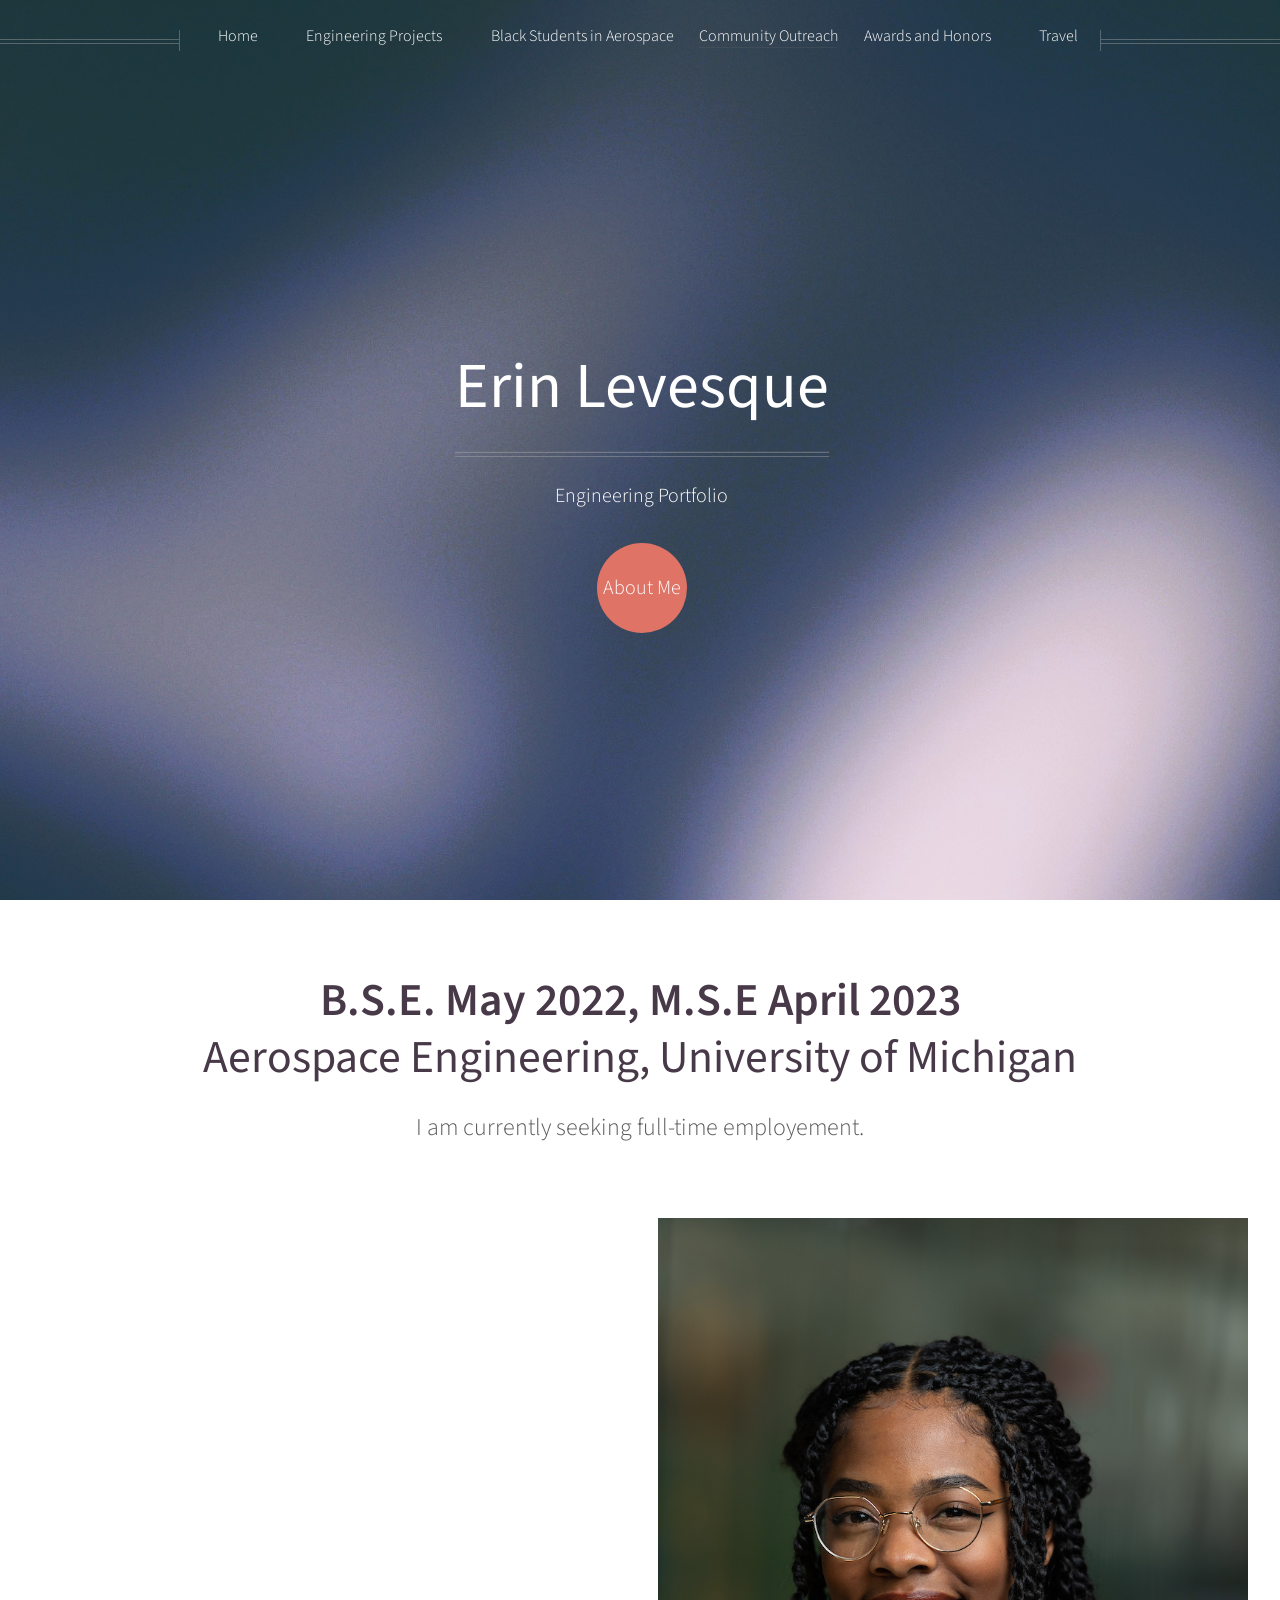
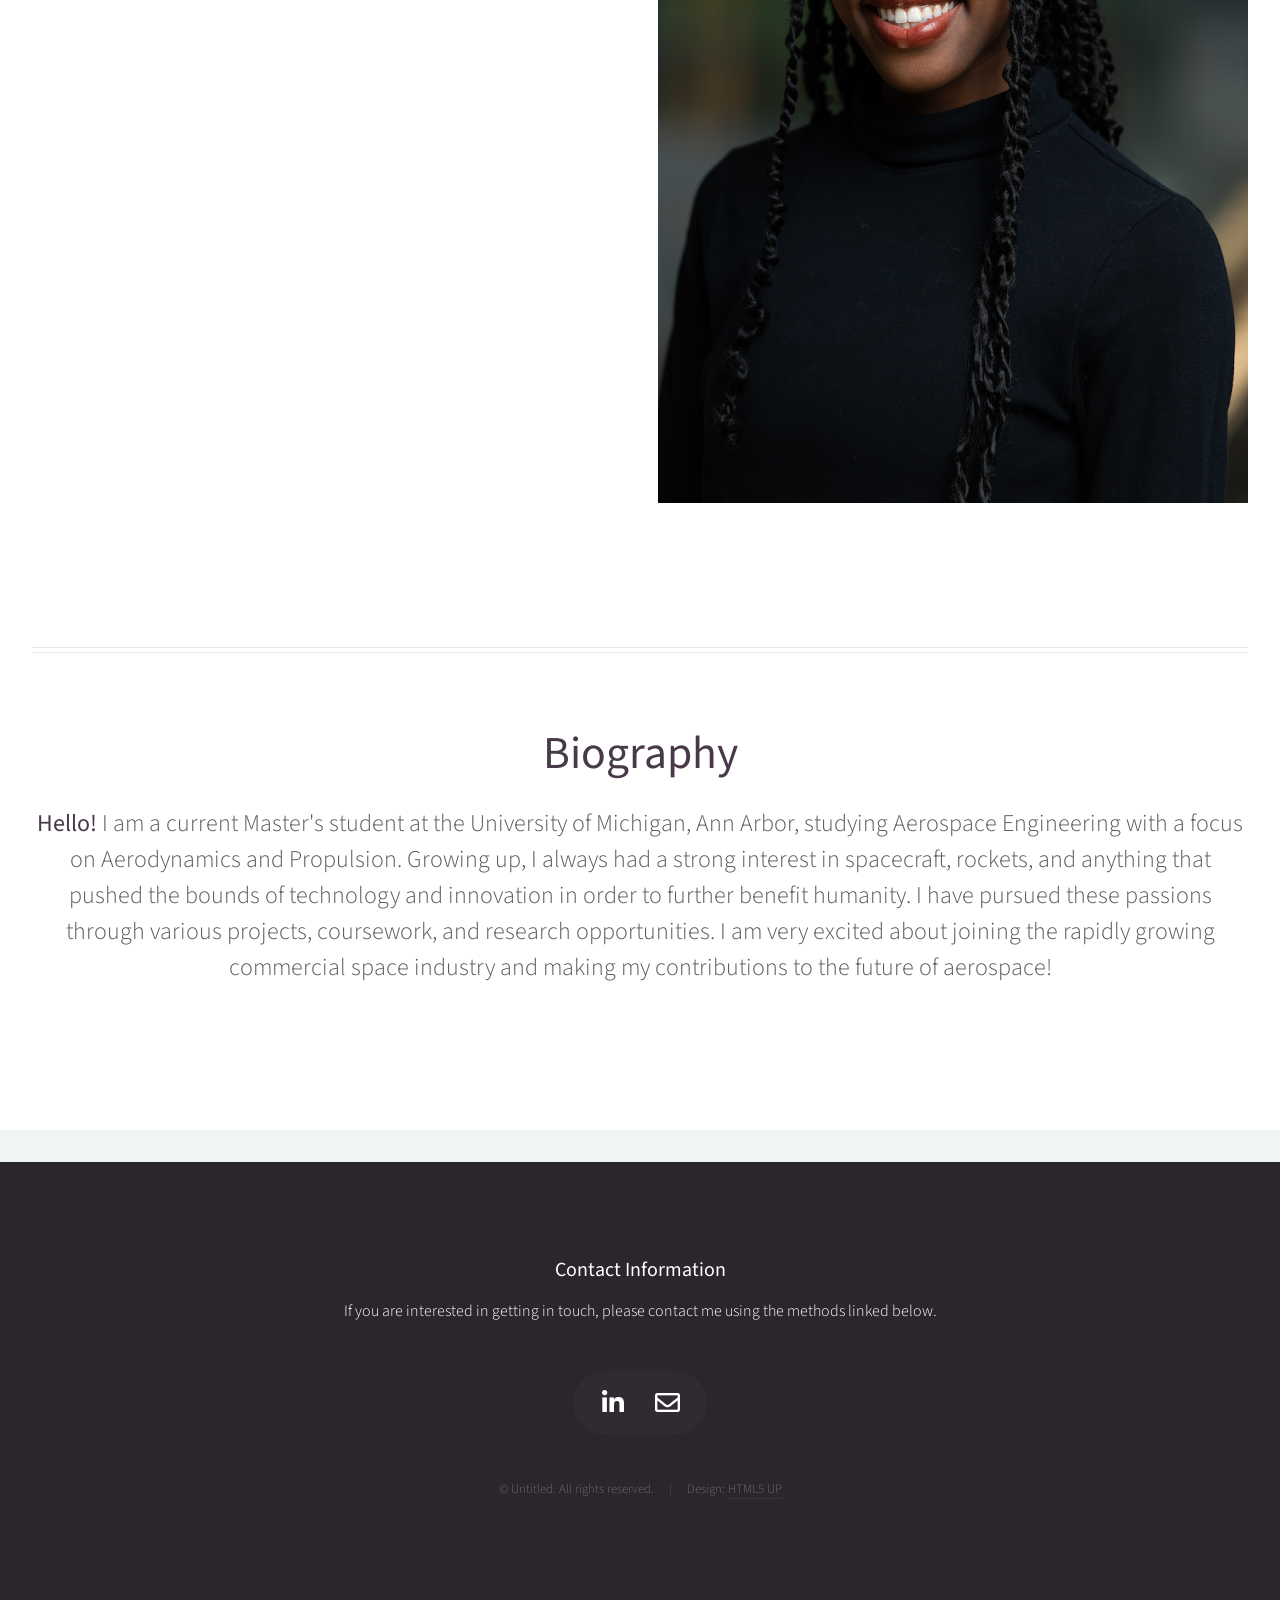
==== index.html @ 67700d02 "Update and rename README.md to index.html" ====
<!DOCTYPE HTML>
<!--
	Website Home [Index] Page
-->
<html>
	<head>
		<title>Erin Levesque Portfolio</title>
		<meta charset="utf-8" />
		<meta name="viewport" content="width=device-width, initial-scale=1, user-scalable=no" />
		<link rel="stylesheet" href="assets/css/main.css" />
		<noscript><link rel="stylesheet" href="assets/css/noscript.css" /></noscript>
	</head>
	<body class="homepage is-preload">
		<div id="page-wrapper">

			<!-- Header -->
				<div id="header">

					<!-- Inner -->
						<div class="inner">
							<header>
								<h1><a href="index.html" id="logo">Erin Levesque</a></h1>
								<hr />
								<p>Engineering Portfolio</p>
							</header>
							<footer>
								<a href="#banner" class="button circled scrolly">About Me</a>
							</footer>
						</div>

					<!-- Nav -->
						<nav id="nav">
							<ul>
								<li><a href="index.html">Home</a></li>
								<li>
									<a href="#">Engineering Projects</a>
									<ul>
										<li><a href="internships.html">Internships and Co-Ops</a></li>
										<li><a href="cubesat-flight-lab.html">Cubesat Flight Lab</a></li>
										<li>
											<a href="masa.html">Michigan Aeronautical Science Association &hellip;</a>
											<ul>
												<li><a href="#">Aerodynamics and Recovery</a></li>
												<li><a href="#">Vibration Testing</a></li>
											</ul>
										</li>
										<li><a href="ae523.html">AEROSP 523 Computational Fluid Dynamics</a></li>
									</ul>
								</li>
								<li><a href="bsa.html">Black Students in Aerospace</a></li>
								<a href="community-outreach.html">Community Outreach</a>
								<li><a href="awards-and-honors.html">Awards and Honors</a></li>
								<li><a href="travel.html">Travel</a></li>
							</ul>
						</nav>

				</div>

			<!-- Banner -->
				<section id="banner">
					<header>
						<h2>
							<strong>B.S.E. May 2022, M.S.E April 2023</strong> <br> Aerospace Engineering, University of Michigan
						</h2>
						<p>
							I am currently seeking full-time employement.
						</p>
					</header>
				</section>

			<!-- Main -->
				<div class="wrapper style2">

					<article id="main" class="container special">

						
						<div class="row">
							<article class="col-6 col-12-mobile special">
								<a href="#" class="image featured"><img src="images/eringrad1.png" alt="" /></a>
							</article>
							<article class="col-6 col-12-mobile special">
								<a href="#" class="image featured"><img src="images/erinheadshot1.jpg" alt="" /></a>
							</article>
						</div>
						<hr />

						<header>
							<h2><a href="#">Biography</a></h2>
							<p>
								<strong>Hello!</strong> I am a current Master's student at the University of Michigan, Ann Arbor, studying Aerospace Engineering with a focus on Aerodynamics and Propulsion. 
								Growing up, I always had a strong interest in spacecraft, rockets, and anything that pushed the bounds of technology and innovation in order to further benefit humanity. I have 
								pursued these passions through various projects, coursework, and research opportunities. I am very excited about joining the rapidly growing commercial space industry and 
								making my contributions to the future of aerospace!
							</p>
						</header>
					</article>

				</div>

			<!-- Footer -->
			<div id="footer">
				<div class="container">		
					<div class="row">
						<div class="col-12">
							<!-- Contact -->
								<section class="contact">
									<header>
										<h3>Contact Information</h3>
									</header>
									<p>If you are interested in getting in touch, please contact me using the methods linked below.</p>
									<ul class="icons">
										<li><a href="https://www.linkedin.com/in/erin-levesque/" class="icon brands fa-linkedin-in"><span class="label">Linkedin</span></a></li>
										<li><a href="mailto:erinleve@umich.edu" class="icon regular fa-envelope"><span class="label">E-Mail</span></a></li></li>
									</ul>
								</section>

							<!-- Copyright -->
								<div class="copyright">
									<ul class="menu">
										<li>&copy; Untitled. All rights reserved.</li><li>Design: <a href="http://html5up.net">HTML5 UP</a></li>
									</ul>
								</div>

						</div>

					</div>
				</div>
			</div>

		</div>

		<!-- Scripts -->
			<script src="assets/js/jquery.min.js"></script>
			<script src="assets/js/jquery.dropotron.min.js"></script>
			<script src="assets/js/jquery.scrolly.min.js"></script>
			<script src="assets/js/jquery.scrollex.min.js"></script>
			<script src="assets/js/browser.min.js"></script>
			<script src="assets/js/breakpoints.min.js"></script>
			<script src="assets/js/util.js"></script>
			<script src="assets/js/main.js"></script>

	</body>
</html>
---- assets/css/main.css ----
@import url("https://fonts.googleapis.com/css?family=Source+Sans+Pro:300,300italic,400,400italic,600");
@import url("fontawesome-all.min.css");

/*
	Helios by HTML5 UP
	html5up.net | @ajlkn
	Free for personal and commercial use under the CCA 3.0 license (html5up.net/license)
*/

html, body, div, span, applet, object,
iframe, h1, h2, h3, h4, h5, h6, p, blockquote,
pre, a, abbr, acronym, address, big, cite,
code, del, dfn, em, img, ins, kbd, q, s, samp,
small, strike, strong, sub, sup, tt, var, b,
u, i, center, dl, dt, dd, ol, ul, li, fieldset,
form, label, legend, table, caption, tbody,
tfoot, thead, tr, th, td, article, aside,
canvas, details, embed, figure, figcaption,
footer, header, hgroup, menu, nav, output, ruby,
section, summary, time, mark, audio, video {
	margin: 0;
	padding: 0;
	border: 0;
	font-size: 100%;
	font: inherit;
	vertical-align: baseline;}

article, aside, details, figcaption, figure,
footer, header, hgroup, menu, nav, section {
	display: block;}

body {
	line-height: 1;
}

ol, ul {
	list-style: none;
}

blockquote, q {
	quotes: none;
}

	blockquote:before, blockquote:after, q:before, q:after {
		content: '';
		content: none;
	}

table {
	border-collapse: collapse;
	border-spacing: 0;
}

body {
	-webkit-text-size-adjust: none;
}

mark {
	background-color: transparent;
	color: inherit;
}

input::-moz-focus-inner {
	border: 0;
	padding: 0;
}

input, select, textarea {
	-moz-appearance: none;
	-webkit-appearance: none;
	-ms-appearance: none;
	appearance: none;
}

/* Basic */

	html {
		box-sizing: border-box;
	}

	*, *:before, *:after {
		box-sizing: inherit;
	}

	body {
		background: #f0f4f4;
		color: #5b5b5b;
		font-size: 15pt;
		line-height: 1.85em;
		font-family: 'Source Sans Pro', sans-serif;
		font-weight: 300;
	}

		body.is-preload *, body.is-preload *:before, body.is-preload *:after {
			-moz-animation: none !important;
			-webkit-animation: none !important;
			-ms-animation: none !important;
			animation: none !important;
			-moz-transition: none !important;
			-webkit-transition: none !important;
			-ms-transition: none !important;
			transition: none !important;
		}

	input, textarea, select {
		font-size: 15pt;
		line-height: 1.85em;
		font-family: 'Source Sans Pro', sans-serif;
		font-weight: 300;
	}

	h1, h2, h3, h4, h5, h6 {
		font-weight: 400;
		color: #483949;
		line-height: 1.25em;
	}

	h1 a, h2 a, h3 a, h4 a, h5 a, h6 a {
		color: inherit;
		text-decoration: none;
		border-bottom-color: transparent;
	}

	h1 strong, h2 strong, h3 strong, h4 strong, h5 strong, h6 strong {
		font-weight: 600;
	}

	h2 {
		font-size: 2.85em;
	}

	h3 {
		font-size: 1.25em;
	}

	h4 {
		font-size: 1em;
		margin: 0 0 0.25em 0;
	}

	strong, b {
		font-weight: 400;
		color: #483949;
	}

	em, i {
		font-style: italic;
	}

	a {
		color: inherit;
		border-bottom: solid 1px rgba(128, 128, 128, 0.15);
		text-decoration: none;
		-moz-transition: background-color 0.35s ease-in-out, color 0.35s ease-in-out, border-bottom-color 0.35s ease-in-out;
		-webkit-transition: background-color 0.35s ease-in-out, color 0.35s ease-in-out, border-bottom-color 0.35s ease-in-out;
		-ms-transition: background-color 0.35s ease-in-out, color 0.35s ease-in-out, border-bottom-color 0.35s ease-in-out;
		transition: background-color 0.35s ease-in-out, color 0.35s ease-in-out, border-bottom-color 0.35s ease-in-out;
	}

		a:hover {
			color: #ef8376;
			border-bottom-color: transparent;
		}

	sub {
		position: relative;
		top: 0.5em;
		font-size: 0.8em;
	}

	sup {
		position: relative;
		top: -0.5em;
		font-size: 0.8em;
	}

	blockquote {
		border-left: solid 0.5em #ddd;
		padding: 1em 0 1em 2em;
		font-style: italic;
	}

	p, ul, ol, dl, table {
		margin-bottom: 1em;
	}

	p {
		text-align: justify;
	}

	br.clear {
		clear: both;
	}

	hr {
		position: relative;
		display: block;
		border: 0;
		top: 4.5em;
		margin-bottom: 9em;
		height: 6px;
		border-top: solid 1px rgba(128, 128, 128, 0.2);
		border-bottom: solid 1px rgba(128, 128, 128, 0.2);
	}

		hr:before, hr:after {
			content: '';
			position: absolute;
			top: -8px;
			display: block;
			width: 1px;
			height: 21px;
			background: rgba(128, 128, 128, 0.2);
		}

		hr:before {
			left: -1px;
		}

		hr:after {
			right: -1px;
		}

	.timestamp {
		color: rgba(128, 128, 128, 0.75);
		font-size: 0.8em;
	}

/* Container */

	.container {
		margin: 0 auto;
		max-width: 100%;
		width: 1400px;
	}

		@media screen and (max-width: 1680px) {

			.container {
				width: 1200px;
			}

		}

		@media screen and (max-width: 1280px) {

			.container {
				width: 100%;
			}

		}

		@media screen and (max-width: 960px) {

			.container {
				width: 100%;
			}

		}

		@media screen and (max-width: 840px) {

			.container {
				width: 100%;
			}

		}

		@media screen and (max-width: 736px) {

			.container {
				width: 100%;
			}

		}

/* Row */

	.row {
		display: flex;
		flex-wrap: wrap;
		box-sizing: border-box;
		align-items: stretch;
	}

		.row > * {
			box-sizing: border-box;
		}

		.row.gtr-uniform > * > :last-child {
			margin-bottom: 0;
		}

		.row.aln-left {
			justify-content: flex-start;
		}

		.row.aln-center {
			justify-content: center;
		}

		.row.aln-right {
			justify-content: flex-end;
		}

		.row.aln-top {
			align-items: flex-start;
		}

		.row.aln-middle {
			align-items: center;
		}

		.row.aln-bottom {
			align-items: flex-end;
		}

		.row > .imp {
			order: -1;
		}

		.row > .col-1 {
			width: 8.33333%;
		}

		.row > .off-1 {
			margin-left: 8.33333%;
		}

		.row > .col-2 {
			width: 16.66667%;
		}

		.row > .off-2 {
			margin-left: 16.66667%;
		}

		.row > .col-3 {
			width: 25%;
		}

		.row > .off-3 {
			margin-left: 25%;
		}

		.row > .col-4 {
			width: 33.33333%;
		}

		.row > .off-4 {
			margin-left: 33.33333%;
		}

		.row > .col-5 {
			width: 41.66667%;
		}

		.row > .off-5 {
			margin-left: 41.66667%;
		}

		.row > .col-6 {
			width: 50%;
		}

		.row > .off-6 {
			margin-left: 50%;
		}

		.row > .col-7 {
			width: 58.33333%;
		}

		.row > .off-7 {
			margin-left: 58.33333%;
		}

		.row > .col-8 {
			width: 66.66667%;
		}

		.row > .off-8 {
			margin-left: 66.66667%;
		}

		.row > .col-9 {
			width: 75%;
		}

		.row > .off-9 {
			margin-left: 75%;
		}

		.row > .col-10 {
			width: 83.33333%;
		}

		.row > .off-10 {
			margin-left: 83.33333%;
		}

		.row > .col-11 {
			width: 91.66667%;
		}

		.row > .off-11 {
			margin-left: 91.66667%;
		}

		.row > .col-12 {
			width: 100%;
		}

		.row > .off-12 {
			margin-left: 100%;
		}

		.row.gtr-0 {
			margin-top: 0px;
			margin-left: 0px;
		}

			.row.gtr-0 > * {
				padding: 0px 0 0 0px;
			}

			.row.gtr-0.gtr-uniform {
				margin-top: 0px;
			}

				.row.gtr-0.gtr-uniform > * {
					padding-top: 0px;
				}

		.row.gtr-25 {
			margin-top: -10px;
			margin-left: -10px;
		}

			.row.gtr-25 > * {
				padding: 10px 0 0 10px;
			}

			.row.gtr-25.gtr-uniform {
				margin-top: -10px;
			}

				.row.gtr-25.gtr-uniform > * {
					padding-top: 10px;
				}

		.row.gtr-50 {
			margin-top: -20px;
			margin-left: -20px;
		}

			.row.gtr-50 > * {
				padding: 20px 0 0 20px;
			}

			.row.gtr-50.gtr-uniform {
				margin-top: -20px;
			}

				.row.gtr-50.gtr-uniform > * {
					padding-top: 20px;
				}

		.row {
			margin-top: -40px;
			margin-left: -40px;
		}

			.row > * {
				padding: 40px 0 0 40px;
			}

			.row.gtr-uniform {
				margin-top: -40px;
			}

				.row.gtr-uniform > * {
					padding-top: 40px;
				}

		.row.gtr-150 {
			margin-top: -60px;
			margin-left: -60px;
		}

			.row.gtr-150 > * {
				padding: 60px 0 0 60px;
			}

			.row.gtr-150.gtr-uniform {
				margin-top: -60px;
			}

				.row.gtr-150.gtr-uniform > * {
					padding-top: 60px;
				}

		.row.gtr-200 {
			margin-top: -80px;
			margin-left: -80px;
		}

			.row.gtr-200 > * {
				padding: 80px 0 0 80px;
			}

			.row.gtr-200.gtr-uniform {
				margin-top: -80px;
			}

				.row.gtr-200.gtr-uniform > * {
					padding-top: 80px;
				}

		@media screen and (max-width: 1680px) {

			.row {
				display: flex;
				flex-wrap: wrap;
				box-sizing: border-box;
				align-items: stretch;
			}

				.row > * {
					box-sizing: border-box;
				}

				.row.gtr-uniform > * > :last-child {
					margin-bottom: 0;
				}

				.row.aln-left {
					justify-content: flex-start;
				}

				.row.aln-center {
					justify-content: center;
				}

				.row.aln-right {
					justify-content: flex-end;
				}

				.row.aln-top {
					align-items: flex-start;
				}

				.row.aln-middle {
					align-items: center;
				}

				.row.aln-bottom {
					align-items: flex-end;
				}

				.row > .imp-wide {
					order: -1;
				}

				.row > .col-1-wide {
					width: 8.33333%;
				}

				.row > .off-1-wide {
					margin-left: 8.33333%;
				}

				.row > .col-2-wide {
					width: 16.66667%;
				}

				.row > .off-2-wide {
					margin-left: 16.66667%;
				}

				.row > .col-3-wide {
					width: 25%;
				}

				.row > .off-3-wide {
					margin-left: 25%;
				}

				.row > .col-4-wide {
					width: 33.33333%;
				}

				.row > .off-4-wide {
					margin-left: 33.33333%;
				}

				.row > .col-5-wide {
					width: 41.66667%;
				}

				.row > .off-5-wide {
					margin-left: 41.66667%;
				}

				.row > .col-6-wide {
					width: 50%;
				}

				.row > .off-6-wide {
					margin-left: 50%;
				}

				.row > .col-7-wide {
					width: 58.33333%;
				}

				.row > .off-7-wide {
					margin-left: 58.33333%;
				}

				.row > .col-8-wide {
					width: 66.66667%;
				}

				.row > .off-8-wide {
					margin-left: 66.66667%;
				}

				.row > .col-9-wide {
					width: 75%;
				}

				.row > .off-9-wide {
					margin-left: 75%;
				}

				.row > .col-10-wide {
					width: 83.33333%;
				}

				.row > .off-10-wide {
					margin-left: 83.33333%;
				}

				.row > .col-11-wide {
					width: 91.66667%;
				}

				.row > .off-11-wide {
					margin-left: 91.66667%;
				}

				.row > .col-12-wide {
					width: 100%;
				}

				.row > .off-12-wide {
					margin-left: 100%;
				}

				.row.gtr-0 {
					margin-top: 0px;
					margin-left: 0px;
				}

					.row.gtr-0 > * {
						padding: 0px 0 0 0px;
					}

					.row.gtr-0.gtr-uniform {
						margin-top: 0px;
					}

						.row.gtr-0.gtr-uniform > * {
							padding-top: 0px;
						}

				.row.gtr-25 {
					margin-top: -10px;
					margin-left: -10px;
				}

					.row.gtr-25 > * {
						padding: 10px 0 0 10px;
					}

					.row.gtr-25.gtr-uniform {
						margin-top: -10px;
					}

						.row.gtr-25.gtr-uniform > * {
							padding-top: 10px;
						}

				.row.gtr-50 {
					margin-top: -20px;
					margin-left: -20px;
				}

					.row.gtr-50 > * {
						padding: 20px 0 0 20px;
					}

					.row.gtr-50.gtr-uniform {
						margin-top: -20px;
					}

						.row.gtr-50.gtr-uniform > * {
							padding-top: 20px;
						}

				.row {
					margin-top: -40px;
					margin-left: -40px;
				}

					.row > * {
						padding: 40px 0 0 40px;
					}

					.row.gtr-uniform {
						margin-top: -40px;
					}

						.row.gtr-uniform > * {
							padding-top: 40px;
						}

				.row.gtr-150 {
					margin-top: -60px;
					margin-left: -60px;
				}

					.row.gtr-150 > * {
						padding: 60px 0 0 60px;
					}

					.row.gtr-150.gtr-uniform {
						margin-top: -60px;
					}

						.row.gtr-150.gtr-uniform > * {
							padding-top: 60px;
						}

				.row.gtr-200 {
					margin-top: -80px;
					margin-left: -80px;
				}

					.row.gtr-200 > * {
						padding: 80px 0 0 80px;
					}

					.row.gtr-200.gtr-uniform {
						margin-top: -80px;
					}

						.row.gtr-200.gtr-uniform > * {
							padding-top: 80px;
						}

		}

		@media screen and (max-width: 1280px) {

			.row {
				display: flex;
				flex-wrap: wrap;
				box-sizing: border-box;
				align-items: stretch;
			}

				.row > * {
					box-sizing: border-box;
				}

				.row.gtr-uniform > * > :last-child {
					margin-bottom: 0;
				}

				.row.aln-left {
					justify-content: flex-start;
				}

				.row.aln-center {
					justify-content: center;
				}

				.row.aln-right {
					justify-content: flex-end;
				}

				.row.aln-top {
					align-items: flex-start;
				}

				.row.aln-middle {
					align-items: center;
				}

				.row.aln-bottom {
					align-items: flex-end;
				}

				.row > .imp-normal {
					order: -1;
				}

				.row > .col-1-normal {
					width: 8.33333%;
				}

				.row > .off-1-normal {
					margin-left: 8.33333%;
				}

				.row > .col-2-normal {
					width: 16.66667%;
				}

				.row > .off-2-normal {
					margin-left: 16.66667%;
				}

				.row > .col-3-normal {
					width: 25%;
				}

				.row > .off-3-normal {
					margin-left: 25%;
				}

				.row > .col-4-normal {
					width: 33.33333%;
				}

				.row > .off-4-normal {
					margin-left: 33.33333%;
				}

				.row > .col-5-normal {
					width: 41.66667%;
				}

				.row > .off-5-normal {
					margin-left: 41.66667%;
				}

				.row > .col-6-normal {
					width: 50%;
				}

				.row > .off-6-normal {
					margin-left: 50%;
				}

				.row > .col-7-normal {
					width: 58.33333%;
				}

				.row > .off-7-normal {
					margin-left: 58.33333%;
				}

				.row > .col-8-normal {
					width: 66.66667%;
				}

				.row > .off-8-normal {
					margin-left: 66.66667%;
				}

				.row > .col-9-normal {
					width: 75%;
				}

				.row > .off-9-normal {
					margin-left: 75%;
				}

				.row > .col-10-normal {
					width: 83.33333%;
				}

				.row > .off-10-normal {
					margin-left: 83.33333%;
				}

				.row > .col-11-normal {
					width: 91.66667%;
				}

				.row > .off-11-normal {
					margin-left: 91.66667%;
				}

				.row > .col-12-normal {
					width: 100%;
				}

				.row > .off-12-normal {
					margin-left: 100%;
				}

				.row.gtr-0 {
					margin-top: 0px;
					margin-left: 0px;
				}

					.row.gtr-0 > * {
						padding: 0px 0 0 0px;
					}

					.row.gtr-0.gtr-uniform {
						margin-top: 0px;
					}

						.row.gtr-0.gtr-uniform > * {
							padding-top: 0px;
						}

				.row.gtr-25 {
					margin-top: -9px;
					margin-left: -9px;
				}

					.row.gtr-25 > * {
						padding: 9px 0 0 9px;
					}

					.row.gtr-25.gtr-uniform {
						margin-top: -9px;
					}

						.row.gtr-25.gtr-uniform > * {
							padding-top: 9px;
						}

				.row.gtr-50 {
					margin-top: -18px;
					margin-left: -18px;
				}

					.row.gtr-50 > * {
						padding: 18px 0 0 18px;
					}

					.row.gtr-50.gtr-uniform {
						margin-top: -18px;
					}

						.row.gtr-50.gtr-uniform > * {
							padding-top: 18px;
						}

				.row {
					margin-top: -36px;
					margin-left: -36px;
				}

					.row > * {
						padding: 36px 0 0 36px;
					}

					.row.gtr-uniform {
						margin-top: -36px;
					}

						.row.gtr-uniform > * {
							padding-top: 36px;
						}

				.row.gtr-150 {
					margin-top: -54px;
					margin-left: -54px;
				}

					.row.gtr-150 > * {
						padding: 54px 0 0 54px;
					}

					.row.gtr-150.gtr-uniform {
						margin-top: -54px;
					}

						.row.gtr-150.gtr-uniform > * {
							padding-top: 54px;
						}

				.row.gtr-200 {
					margin-top: -72px;
					margin-left: -72px;
				}

					.row.gtr-200 > * {
						padding: 72px 0 0 72px;
					}

					.row.gtr-200.gtr-uniform {
						margin-top: -72px;
					}

						.row.gtr-200.gtr-uniform > * {
							padding-top: 72px;
						}

		}

		@media screen and (max-width: 960px) {

			.row {
				display: flex;
				flex-wrap: wrap;
				box-sizing: border-box;
				align-items: stretch;
			}

				.row > * {
					box-sizing: border-box;
				}

				.row.gtr-uniform > * > :last-child {
					margin-bottom: 0;
				}

				.row.aln-left {
					justify-content: flex-start;
				}

				.row.aln-center {
					justify-content: center;
				}

				.row.aln-right {
					justify-content: flex-end;
				}

				.row.aln-top {
					align-items: flex-start;
				}

				.row.aln-middle {
					align-items: center;
				}

				.row.aln-bottom {
					align-items: flex-end;
				}

				.row > .imp-narrow {
					order: -1;
				}

				.row > .col-1-narrow {
					width: 8.33333%;
				}

				.row > .off-1-narrow {
					margin-left: 8.33333%;
				}

				.row > .col-2-narrow {
					width: 16.66667%;
				}

				.row > .off-2-narrow {
					margin-left: 16.66667%;
				}

				.row > .col-3-narrow {
					width: 25%;
				}

				.row > .off-3-narrow {
					margin-left: 25%;
				}

				.row > .col-4-narrow {
					width: 33.33333%;
				}

				.row > .off-4-narrow {
					margin-left: 33.33333%;
				}

				.row > .col-5-narrow {
					width: 41.66667%;
				}

				.row > .off-5-narrow {
					margin-left: 41.66667%;
				}

				.row > .col-6-narrow {
					width: 50%;
				}

				.row > .off-6-narrow {
					margin-left: 50%;
				}

				.row > .col-7-narrow {
					width: 58.33333%;
				}

				.row > .off-7-narrow {
					margin-left: 58.33333%;
				}

				.row > .col-8-narrow {
					width: 66.66667%;
				}

				.row > .off-8-narrow {
					margin-left: 66.66667%;
				}

				.row > .col-9-narrow {
					width: 75%;
				}

				.row > .off-9-narrow {
					margin-left: 75%;
				}

				.row > .col-10-narrow {
					width: 83.33333%;
				}

				.row > .off-10-narrow {
					margin-left: 83.33333%;
				}

				.row > .col-11-narrow {
					width: 91.66667%;
				}

				.row > .off-11-narrow {
					margin-left: 91.66667%;
				}

				.row > .col-12-narrow {
					width: 100%;
				}

				.row > .off-12-narrow {
					margin-left: 100%;
				}

				.row.gtr-0 {
					margin-top: 0px;
					margin-left: 0px;
				}

					.row.gtr-0 > * {
						padding: 0px 0 0 0px;
					}

					.row.gtr-0.gtr-uniform {
						margin-top: 0px;
					}

						.row.gtr-0.gtr-uniform > * {
							padding-top: 0px;
						}

				.row.gtr-25 {
					margin-top: -8px;
					margin-left: -8px;
				}

					.row.gtr-25 > * {
						padding: 8px 0 0 8px;
					}

					.row.gtr-25.gtr-uniform {
						margin-top: -8px;
					}

						.row.gtr-25.gtr-uniform > * {
							padding-top: 8px;
						}

				.row.gtr-50 {
					margin-top: -16px;
					margin-left: -16px;
				}

					.row.gtr-50 > * {
						padding: 16px 0 0 16px;
					}

					.row.gtr-50.gtr-uniform {
						margin-top: -16px;
					}

						.row.gtr-50.gtr-uniform > * {
							padding-top: 16px;
						}

				.row {
					margin-top: -32px;
					margin-left: -32px;
				}

					.row > * {
						padding: 32px 0 0 32px;
					}

					.row.gtr-uniform {
						margin-top: -32px;
					}

						.row.gtr-uniform > * {
							padding-top: 32px;
						}

				.row.gtr-150 {
					margin-top: -48px;
					margin-left: -48px;
				}

					.row.gtr-150 > * {
						padding: 48px 0 0 48px;
					}

					.row.gtr-150.gtr-uniform {
						margin-top: -48px;
					}

						.row.gtr-150.gtr-uniform > * {
							padding-top: 48px;
						}

				.row.gtr-200 {
					margin-top: -64px;
					margin-left: -64px;
				}

					.row.gtr-200 > * {
						padding: 64px 0 0 64px;
					}

					.row.gtr-200.gtr-uniform {
						margin-top: -64px;
					}

						.row.gtr-200.gtr-uniform > * {
							padding-top: 64px;
						}

		}

		@media screen and (max-width: 840px) {

			.row {
				display: flex;
				flex-wrap: wrap;
				box-sizing: border-box;
				align-items: stretch;
			}

				.row > * {
					box-sizing: border-box;
				}

				.row.gtr-uniform > * > :last-child {
					margin-bottom: 0;
				}

				.row.aln-left {
					justify-content: flex-start;
				}

				.row.aln-center {
					justify-content: center;
				}

				.row.aln-right {
					justify-content: flex-end;
				}

				.row.aln-top {
					align-items: flex-start;
				}

				.row.aln-middle {
					align-items: center;
				}

				.row.aln-bottom {
					align-items: flex-end;
				}

				.row > .imp-narrower {
					order: -1;
				}

				.row > .col-1-narrower {
					width: 8.33333%;
				}

				.row > .off-1-narrower {
					margin-left: 8.33333%;
				}

				.row > .col-2-narrower {
					width: 16.66667%;
				}

				.row > .off-2-narrower {
					margin-left: 16.66667%;
				}

				.row > .col-3-narrower {
					width: 25%;
				}

				.row > .off-3-narrower {
					margin-left: 25%;
				}

				.row > .col-4-narrower {
					width: 33.33333%;
				}

				.row > .off-4-narrower {
					margin-left: 33.33333%;
				}

				.row > .col-5-narrower {
					width: 41.66667%;
				}

				.row > .off-5-narrower {
					margin-left: 41.66667%;
				}

				.row > .col-6-narrower {
					width: 50%;
				}

				.row > .off-6-narrower {
					margin-left: 50%;
				}

				.row > .col-7-narrower {
					width: 58.33333%;
				}

				.row > .off-7-narrower {
					margin-left: 58.33333%;
				}

				.row > .col-8-narrower {
					width: 66.66667%;
				}

				.row > .off-8-narrower {
					margin-left: 66.66667%;
				}

				.row > .col-9-narrower {
					width: 75%;
				}

				.row > .off-9-narrower {
					margin-left: 75%;
				}

				.row > .col-10-narrower {
					width: 83.33333%;
				}

				.row > .off-10-narrower {
					margin-left: 83.33333%;
				}

				.row > .col-11-narrower {
					width: 91.66667%;
				}

				.row > .off-11-narrower {
					margin-left: 91.66667%;
				}

				.row > .col-12-narrower {
					width: 100%;
				}

				.row > .off-12-narrower {
					margin-left: 100%;
				}

				.row.gtr-0 {
					margin-top: 0px;
					margin-left: 0px;
				}

					.row.gtr-0 > * {
						padding: 0px 0 0 0px;
					}

					.row.gtr-0.gtr-uniform {
						margin-top: 0px;
					}

						.row.gtr-0.gtr-uniform > * {
							padding-top: 0px;
						}

				.row.gtr-25 {
					margin-top: -8px;
					margin-left: -8px;
				}

					.row.gtr-25 > * {
						padding: 8px 0 0 8px;
					}

					.row.gtr-25.gtr-uniform {
						margin-top: -8px;
					}

						.row.gtr-25.gtr-uniform > * {
							padding-top: 8px;
						}

				.row.gtr-50 {
					margin-top: -16px;
					margin-left: -16px;
				}

					.row.gtr-50 > * {
						padding: 16px 0 0 16px;
					}

					.row.gtr-50.gtr-uniform {
						margin-top: -16px;
					}

						.row.gtr-50.gtr-uniform > * {
							padding-top: 16px;
						}

				.row {
					margin-top: -32px;
					margin-left: -32px;
				}

					.row > * {
						padding: 32px 0 0 32px;
					}

					.row.gtr-uniform {
						margin-top: -32px;
					}

						.row.gtr-uniform > * {
							padding-top: 32px;
						}

				.row.gtr-150 {
					margin-top: -48px;
					margin-left: -48px;
				}

					.row.gtr-150 > * {
						padding: 48px 0 0 48px;
					}

					.row.gtr-150.gtr-uniform {
						margin-top: -48px;
					}

						.row.gtr-150.gtr-uniform > * {
							padding-top: 48px;
						}

				.row.gtr-200 {
					margin-top: -64px;
					margin-left: -64px;
				}

					.row.gtr-200 > * {
						padding: 64px 0 0 64px;
					}

					.row.gtr-200.gtr-uniform {
						margin-top: -64px;
					}

						.row.gtr-200.gtr-uniform > * {
							padding-top: 64px;
						}

		}

		@media screen and (max-width: 736px) {

			.row {
				display: flex;
				flex-wrap: wrap;
				box-sizing: border-box;
				align-items: stretch;
			}

				.row > * {
					box-sizing: border-box;
				}

				.row.gtr-uniform > * > :last-child {
					margin-bottom: 0;
				}

				.row.aln-left {
					justify-content: flex-start;
				}

				.row.aln-center {
					justify-content: center;
				}

				.row.aln-right {
					justify-content: flex-end;
				}

				.row.aln-top {
					align-items: flex-start;
				}

				.row.aln-middle {
					align-items: center;
				}

				.row.aln-bottom {
					align-items: flex-end;
				}

				.row > .imp-mobile {
					order: -1;
				}

				.row > .col-1-mobile {
					width: 8.33333%;
				}

				.row > .off-1-mobile {
					margin-left: 8.33333%;
				}

				.row > .col-2-mobile {
					width: 16.66667%;
				}

				.row > .off-2-mobile {
					margin-left: 16.66667%;
				}

				.row > .col-3-mobile {
					width: 25%;
				}

				.row > .off-3-mobile {
					margin-left: 25%;
				}

				.row > .col-4-mobile {
					width: 33.33333%;
				}

				.row > .off-4-mobile {
					margin-left: 33.33333%;
				}

				.row > .col-5-mobile {
					width: 41.66667%;
				}

				.row > .off-5-mobile {
					margin-left: 41.66667%;
				}

				.row > .col-6-mobile {
					width: 50%;
				}

				.row > .off-6-mobile {
					margin-left: 50%;
				}

				.row > .col-7-mobile {
					width: 58.33333%;
				}

				.row > .off-7-mobile {
					margin-left: 58.33333%;
				}

				.row > .col-8-mobile {
					width: 66.66667%;
				}

				.row > .off-8-mobile {
					margin-left: 66.66667%;
				}

				.row > .col-9-mobile {
					width: 75%;
				}

				.row > .off-9-mobile {
					margin-left: 75%;
				}

				.row > .col-10-mobile {
					width: 83.33333%;
				}

				.row > .off-10-mobile {
					margin-left: 83.33333%;
				}

				.row > .col-11-mobile {
					width: 91.66667%;
				}

				.row > .off-11-mobile {
					margin-left: 91.66667%;
				}

				.row > .col-12-mobile {
					width: 100%;
				}

				.row > .off-12-mobile {
					margin-left: 100%;
				}

				.row.gtr-0 {
					margin-top: 0px;
					margin-left: 0px;
				}

					.row.gtr-0 > * {
						padding: 0px 0 0 0px;
					}

					.row.gtr-0.gtr-uniform {
						margin-top: 0px;
					}

						.row.gtr-0.gtr-uniform > * {
							padding-top: 0px;
						}

				.row.gtr-25 {
					margin-top: -5px;
					margin-left: -5px;
				}

					.row.gtr-25 > * {
						padding: 5px 0 0 5px;
					}

					.row.gtr-25.gtr-uniform {
						margin-top: -5px;
					}

						.row.gtr-25.gtr-uniform > * {
							padding-top: 5px;
						}

				.row.gtr-50 {
					margin-top: -10px;
					margin-left: -10px;
				}

					.row.gtr-50 > * {
						padding: 10px 0 0 10px;
					}

					.row.gtr-50.gtr-uniform {
						margin-top: -10px;
					}

						.row.gtr-50.gtr-uniform > * {
							padding-top: 10px;
						}

				.row {
					margin-top: -20px;
					margin-left: -20px;
				}

					.row > * {
						padding: 20px 0 0 20px;
					}

					.row.gtr-uniform {
						margin-top: -20px;
					}

						.row.gtr-uniform > * {
							padding-top: 20px;
						}

				.row.gtr-150 {
					margin-top: -30px;
					margin-left: -30px;
				}

					.row.gtr-150 > * {
						padding: 30px 0 0 30px;
					}

					.row.gtr-150.gtr-uniform {
						margin-top: -30px;
					}

						.row.gtr-150.gtr-uniform > * {
							padding-top: 30px;
						}

				.row.gtr-200 {
					margin-top: -40px;
					margin-left: -40px;
				}

					.row.gtr-200 > * {
						padding: 40px 0 0 40px;
					}

					.row.gtr-200.gtr-uniform {
						margin-top: -40px;
					}

						.row.gtr-200.gtr-uniform > * {
							padding-top: 40px;
						}

		}

/* Sections/Article */

	section, article {
		margin-bottom: 3em;
	}

		section > :last-child, section:last-child, article > :last-child, article:last-child {
			margin-bottom: 0;
		}

		section.special > header, section.special > footer, article.special > header, article.special > footer {
			text-align: center;
		}

	.row > section, .row > article {
		margin-bottom: 0;
	}

	header {
		margin: 0 0 1em 0;
	}

		header > p {
			display: block;
			font-size: 1.5em;
			margin: 1em 0 2em 0;
			line-height: 1.5em;
			text-align: inherit;
		}

	footer {
		margin: 2.5em 0 0 0;
	}

/* Image */

	.image {
		position: relative;
		display: inline-block;
		border: 0;
		outline: 0;
	}

		.image img {
			display: block;
			width: 100%;
		}

		.image.fit {
			display: block;
			width: 100%;
		}

		.image.featured {
			display: block;
			width: 100%;
			margin: 0 0 4em 0;
		}

		.image.left {
			float: left;
			margin: 0 2em 2em 0;
		}

		.image.centered {
			display: block;
			margin: 0 0 2em 0;
		}

			.image.centered img {
				margin: 0 auto;
				width: auto;
			}

/* List */

	ul {
		list-style: disc;
		padding-left: 1em;
	}

		ul li {
			padding-left: 0.5em;
		}

	ol {
		list-style: decimal;
		padding-left: 1.25em;
	}

		ol li {
			padding-left: 0.25em;
		}

/* Actions */

	ul.actions {
		margin: 3em 0 0 0;
		list-style: none;
		padding-left: 0;
	}

		form ul.actions {
			margin-top: 0;
		}

		ul.actions li {
			display: inline-block;
			margin: 0 0.75em 0 0.75em;
			padding-left: 0;
		}

			ul.actions li:first-child {
				margin-left: 0;
			}

			ul.actions li:last-child {
				margin-right: 0;
			}

/* Divided */

	ul.divided {
		list-style: none;
		padding-left: 0;
	}

		ul.divided li {
			border-top: solid 1px rgba(128, 128, 128, 0.2);
			padding-top: 1.5em;
			margin-top: 1.5em;
			padding-left: 0;
		}

			ul.divided li:first-child {
				border-top: 0;
				padding-top: 0;
				margin-top: 0;
			}

/* Menu */

	ul.menu {
		height: 1em;
		line-height: 1em;
		list-style: none;
		padding-left: 0;
	}

		ul.menu li {
			display: inline-block;
			border-left: solid 1px rgba(128, 128, 128, 0.2);
			padding-left: 1.25em;
			margin-left: 1.25em;
		}

			ul.menu li:first-child {
				border-left: 0;
				padding-left: 0;
				margin-left: 0;
			}

/* Icons */

	ul.icons {
		position: relative;
		background: rgba(128, 128, 128, 0.05);
		border-radius: 4em;
		display: inline-block;
		padding: 0.35em 0.75em 0.35em 0.75em;
		font-size: 1.25em;
		cursor: default;
		list-style: none;
	}

		ul.icons li {
			display: inline-block;
			padding-left: 0;
		}

			ul.icons li a {
				display: inline-block;
				background: none;
				width: 2.5em;
				height: 2.5em;
				line-height: 2.5em;
				text-align: center;
				border-radius: 100%;
				border: 0;
				color: inherit;
			}

				ul.icons li a:hover {
					color: #ef8376;
				}

/* Form */

	form label {
		display: block;
		font-weight: 400;
		color: #483949;
		margin: 0 0 1em 0;
	}

	form input[type="text"],
	form input[type="email"],
	form input[type="password"],
	form select,
	form textarea {
		-webkit-appearance: none;
		display: block;
		border: 0;
		background: #fafafa;
		width: 100%;
		border-radius: 0.5em;
		border: solid 1px #E5E5E5;
		padding: 1em;
		-moz-transition: background-color 0.35s ease-in-out, border-color 0.35s ease-in-out;
		-webkit-transition: background-color 0.35s ease-in-out, border-color 0.35s ease-in-out;
		-ms-transition: background-color 0.35s ease-in-out, border-color 0.35s ease-in-out;
		transition: background-color 0.35s ease-in-out, border-color 0.35s ease-in-out;
	}

		form input[type="text"]:focus,
		form input[type="email"]:focus,
		form input[type="password"]:focus,
		form select:focus,
		form textarea:focus {
			background: #fff;
			border-color: #df7366;
		}

	form input[type="text"],
	form input[type="email"],
	form input[type="password"],
	form select {
		line-height: 1em;
	}

	form textarea {
		min-height: 9em;
	}

	form ::-webkit-input-placeholder {
		color: #555 !important;
	}

	form :-moz-placeholder {
		color: #555 !important;
	}

	form ::-moz-placeholder {
		color: #555 !important;
	}

	form :-ms-input-placeholder {
		color: #555 !important;
	}

	form ::-moz-focus-inner {
		border: 0;
	}

/* Table */

	table {
		width: 100%;
	}

		table.default {
			width: 100%;
		}

			table.default tbody tr {
				border-top: solid 1px #e5e5e5;
			}

				table.default tbody tr:first-child {
					border-top: 0;
				}

				table.default tbody tr:nth-child(2n+1) {
					background: #fafafa;
				}

			table.default td {
				padding: 0.5em 1em 0.5em 1em;
			}

			table.default th {
				text-align: left;
				font-weight: 400;
				padding: 0.5em 1em 0.5em 1em;
			}

			table.default thead {
				border-bottom: solid 2px #e5e5e5;
			}

			table.default tfoot {
				border-top: solid 2px #e5e5e5;
			}

/* Button */

	input[type="button"],
	input[type="submit"],
	input[type="reset"],
	button,
	.button {
		position: relative;
		display: inline-block;
		background: #df7366;
		color: #fff;
		text-align: center;
		border-radius: 0.5em;
		text-decoration: none;
		padding: 0.65em 3em 0.65em 3em;
		border: 0;
		cursor: pointer;
		outline: 0;
		font-weight: 300;
		-moz-transition: background-color 0.35s ease-in-out, color 0.35s ease-in-out, border-bottom-color 0.35s ease-in-out;
		-webkit-transition: background-color 0.35s ease-in-out, color 0.35s ease-in-out, border-bottom-color 0.35s ease-in-out;
		-ms-transition: background-color 0.35s ease-in-out, color 0.35s ease-in-out, border-bottom-color 0.35s ease-in-out;
		transition: background-color 0.35s ease-in-out, color 0.35s ease-in-out, border-bottom-color 0.35s ease-in-out;
	}

		input[type="button"]:hover,
		input[type="submit"]:hover,
		input[type="reset"]:hover,
		button:hover,
		.button:hover {
			color: #fff;
			background: #ef8376;
		}

		input[type="button"].alt,
		input[type="submit"].alt,
		input[type="reset"].alt,
		button.alt,
		.button.alt {
			background: #2B252C;
		}

			input[type="button"].alt:hover,
			input[type="submit"].alt:hover,
			input[type="reset"].alt:hover,
			button.alt:hover,
			.button.alt:hover {
				background: #3B353C;
			}

/* Post */

	.post.stub {
		text-align: center;
	}

		.post.stub header {
			margin: 0;
		}

/* Icons */

	.icon {
		text-decoration: none;
		text-decoration: none;
	}

		.icon:before {
			-moz-osx-font-smoothing: grayscale;
			-webkit-font-smoothing: antialiased;
			display: inline-block;
			font-style: normal;
			font-variant: normal;
			text-rendering: auto;
			line-height: 1;
			text-transform: none !important;
			font-family: 'Font Awesome 5 Free';
			font-weight: 400;
		}

		.icon:before {
			line-height: inherit;
			font-size: 1.25em;
		}

		.icon > .label {
			display: none;
		}

		.icon.solid:before {
			font-weight: 900;
		}

		.icon.brands:before {
			font-family: 'Font Awesome 5 Brands';
		}

		.icon.circled {
			position: relative;
			display: inline-block;
			background: #2b252c;
			color: #fff;
			border-radius: 100%;
			width: 3em;
			height: 3em;
			line-height: 3em;
			text-align: center;
			font-size: 1.25em;
		}

			header .icon.circled {
				margin: 0 0 2em 0;
			}

/* Wrapper */

	.wrapper {
		background: #fff;
		margin: 0 0 2em 0;
		padding: 6em 0 6em 0;
	}

		.wrapper.style2 {
			padding-top: 0;
		}

/* Header */

	#header {
		position: relative;
		background-image: url("../../images/header.jpg");
		background-size: cover;
		background-position: center center;
		background-attachment: fixed;
		color: #fff;
		text-align: center;
		padding: 7.5em 0 2em 0;
		cursor: default;
	}

		#header:before {
			content: '';
			display: inline-block;
			vertical-align: middle;
			height: 100%;
		}

		#header .inner {
			position: relative;
			z-index: 1;
			margin: 0;
			display: inline-block;
			vertical-align: middle;
		}

		#header header {
			display: inline-block;
		}

			#header header > p {
				font-size: 1.25em;
				margin: 0;
			}

		#header h1 {
			color: #fff;
			font-size: 3em;
			line-height: 1em;
		}

			#header h1 a {
				color: inherit;
			}

		#header .button {
			display: inline-block;
			border-radius: 100%;
			width: 4.5em;
			height: 4.5em;
			line-height: 4.5em;
			text-align: center;
			font-size: 1.25em;
			padding: 0;
		}

		#header hr {
			top: 1.5em;
			margin-bottom: 3em;
			border-bottom-color: rgba(192, 192, 192, 0.35);
			box-shadow: inset 0 1px 0 0 rgba(192, 192, 192, 0.35);
		}

			#header hr:before, #header hr:after {
				background: rgba(192, 192, 192, 0.35);
			}

		#header footer {
			margin: 1em 0 0 0;
		}

	body.homepage #header {
		height: 100vh;
		min-height: 40em;
	}

		body.homepage #header h1 {
			font-size: 4em;
		}

		body.homepage #header:after {
			content: '';
			background: #1C0920;
			display: block;
			position: absolute;
			left: 0;
			top: 0;
			width: 100%;
			height: 100%;
			opacity: 0;
			-moz-transition: opacity 2.5s ease-in-out;
			-webkit-transition: opacity 2.5s ease-in-out;
			-ms-transition: opacity 2.5s ease-in-out;
			transition: opacity 2.5s ease-in-out;
			-moz-transition-delay: 0.5s;
			-webkit-transition-delay: 0.5s;
			-ms-transition-delay: 0.5s;
			transition-delay: 0.5s;
		}

	body.homepage.is-preload #header:after {
		opacity: 1;
	}

/* Nav */

	#nav {
		position: absolute;
		top: 0;
		left: 0;
		width: 100%;
		text-align: center;
		padding: 1.5em 0 1.5em 0;
		z-index: 1;
		overflow: hidden;
	}

		#nav > ul {
			line-height: 0px;
			position: relative;
			display: inline-block;
			margin: 0;
			height: 21px;
			border-left: solid 1px rgba(192, 192, 192, 0.35);
			border-right: solid 1px rgba(192, 192, 192, 0.35);
		}

			#nav > ul:before, #nav > ul:after {
				content: '';
				display: block;
				width: 300%;
				position: absolute;
				top: 50%;
				margin-top: -2px;
				height: 5px;
				border-top: solid 1px rgba(192, 192, 192, 0.35);
				border-bottom: solid 1px rgba(192, 192, 192, 0.35);
			}

			#nav > ul:before {
				left: 100%;
				margin-left: 1px;
			}

			#nav > ul:after {
				right: 100%;
				margin-right: 1px;
			}

			#nav > ul > li {
				display: inline-block;
				margin: -9px 0.5em 0 0.5em;
				border-radius: 0.5em;
				padding: 0.85em;
				border: solid 1px transparent;
				-moz-transition: color 0.35s ease-in-out, border-color 0.35s ease-in-out;
				-webkit-transition: color 0.35s ease-in-out, border-color 0.35s ease-in-out;
				-ms-transition: color 0.35s ease-in-out, border-color 0.35s ease-in-out;
				transition: color 0.35s ease-in-out, border-color 0.35s ease-in-out;
			}

				#nav > ul > li.active {
					border-color: rgba(192, 192, 192, 0.35);
				}

				#nav > ul > li > a, #nav > ul > li > span {
					display: block;
					color: inherit;
					text-decoration: none;
					border: 0;
					outline: 0;
				}

				#nav > ul > li > ul {
					display: none;
				}

	.dropotron {
		background: rgba(255, 255, 255, 0.975);
		padding: 1em 1.25em 1em 1.25em;
		line-height: 1em;
		height: auto;
		text-align: left;
		border-radius: 0.5em;
		box-shadow: 0 0.15em 0.25em 0 rgba(0, 0, 0, 0.25);
		min-width: 12em;
		margin-top: -1em;
		list-style: none;
	}

		.dropotron li {
			border-top: solid 1px rgba(128, 128, 128, 0.2);
			color: #5b5b5b;
			padding-left: 0;
		}

			.dropotron li:first-child {
				border-top: 0;
			}

			.dropotron li:hover {
				color: #ef8376;
			}

			.dropotron li a, .dropotron li span {
				display: block;
				border: 0;
				padding: 0.5em 0 0.5em 0;
				-moz-transition: color 0.35s ease-in-out;
				-webkit-transition: color 0.35s ease-in-out;
				-ms-transition: color 0.35s ease-in-out;
				transition: color 0.35s ease-in-out;
			}

		.dropotron.level-0 {
			margin-top: 2em;
			font-size: 0.9em;
		}

			.dropotron.level-0:before {
				content: '';
				position: absolute;
				left: 50%;
				top: -0.7em;
				margin-left: -0.75em;
				border-bottom: solid 0.75em rgba(255, 255, 255, 0.975);
				border-left: solid 0.75em rgba(64, 64, 64, 0);
				border-right: solid 0.75em rgba(64, 64, 64, 0);
			}

/* Banner */

	#banner {
		background: #fff;
		text-align: center;
		padding: 4.5em 0 4.5em 0;
		margin-bottom: 0;
	}

		#banner header > p {
			margin-bottom: 0;
		}

/* Content */

	#content > hr {
		top: 3em;
		margin-bottom: 6em;
	}

	#content > section {
		margin-bottom: 0;
	}

/* Sidebar */

	#sidebar > hr {
		top: 3em;
		margin-bottom: 6em;
	}

		#sidebar > hr.first {
			display: none;
		}

	#sidebar > section {
		margin-bottom: 0;
	}

/* Main */

	#main {
		margin-bottom: 0;
	}

		#main section:first-of-type {
			padding-top: 2em;
		}

/* Footer */

	#footer {
		position: relative;
		overflow: hidden;
		padding: 6em 0 6em 0;
		background: #2b252c;
		color: #fff;
	}

		#footer .icon.circled {
			background: #fff;
			color: #2b252c;
		}

		#footer header {
			text-align: center;
			cursor: default;
		}

		#footer h2, #footer h3, #footer h4, #footer h5, #footer h6 {
			color: #fff;
		}

		#footer .contact {
			text-align: center;
		}

			#footer .contact p {
				text-align: center;
				margin: 0 0 3em 0;
			}

		#footer .copyright {
			text-align: center;
			color: rgba(128, 128, 128, 0.75);
			font-size: 0.8em;
			cursor: default;
		}

			#footer .copyright a {
				color: rgba(128, 128, 128, 0.75);
			}

				#footer .copyright a:hover {
					color: rgba(212, 212, 212, 0.85);
				}

/* Carousel */

	.carousel {
		position: relative;
		overflow: hidden;
		padding: 2em 0 2em 0;
		margin-bottom: 0;
	}

		.carousel .forward, .carousel .backward {
			position: absolute;
			top: 50%;
			width: 6em;
			height: 12em;
			margin-top: -6em;
			cursor: pointer;
		}

			.carousel .forward:before, .carousel .backward:before {
				content: '';
				display: block;
				width: 6em;
				height: 6em;
				border-radius: 100%;
				background-color: rgba(72, 57, 73, 0.5);
				position: absolute;
				top: 50%;
				margin-top: -3em;
				-moz-transition: background-color 0.35s ease-in-out;
				-webkit-transition: background-color 0.35s ease-in-out;
				-o-transition: background-color 0.35s ease-in-out;
				-ms-transition: background-color 0.35s ease-in-out;
				transition: background-color 0.35s ease-in-out;
				-webkit-backface-visibility: hidden;
			}

			.carousel .forward:after, .carousel .backward:after {
				content: '';
				width: 3em;
				height: 3em;
				position: absolute;
				top: 50%;
				margin: -1.5em 0 0 0;
				background: url("images/arrow.svg") no-repeat center center;
			}

			.carousel .forward:hover:before, .carousel .backward:hover:before {
				background-color: rgba(239, 131, 118, 0.75);
			}

		.carousel .forward {
			right: 0;
		}

			.carousel .forward:before {
				right: -3em;
			}

			.carousel .forward:after {
				right: -0.25em;
			}

		.carousel .backward {
			left: 0;
		}

			.carousel .backward:before {
				left: -3em;
			}

			.carousel .backward:after {
				left: -0.25em;
				-moz-transform: scaleX(-1);
				-webkit-transform: scaleX(-1);
				-ms-transform: scaleX(-1);
				transform: scaleX(-1);
			}

		.carousel .reel {
			white-space: nowrap;
			position: relative;
			-webkit-overflow-scrolling: touch;
			padding: 0 2em 0 2em;
		}

		.carousel article {
			display: inline-block;
			width: 18em;
			background: #fff;
			text-align: center;
			padding: 0 1em 3em 1em;
			margin: 0 2em 0 0;
			white-space: normal;
			opacity: 1.0;
			-moz-transition: opacity 0.75s ease-in-out;
			-webkit-transition: opacity 0.75s ease-in-out;
			-ms-transition: opacity 0.75s ease-in-out;
			transition: opacity 0.75s ease-in-out;
		}

			.carousel article.loading {
				opacity: 0;
			}

			.carousel article .image {
				position: relative;
				left: -1em;
				top: 0;
				width: auto;
				margin-right: -2em;
				margin-bottom: 3em;
			}

			.carousel article p {
				text-align: center;
			}

/* Wide */

	@media screen and (max-width: 1680px) {

		/* Basic */

			body, input, textarea, select {
				font-size: 14pt;
				line-height: 1.75em;
			}

		/* Carousel */

			.carousel {
				padding: 1.5em 0 1.5em 0;
			}

				.carousel .reel {
					padding: 0 1.5em 0 1.5em;
				}

				.carousel article {
					width: 18em;
					margin: 0 1.25em 0 0;
				}

	}

/* Normal */

	@media screen and (max-width: 1280px) {

		/* Basic */

			body, input, textarea, select {
				font-size: 12pt;
				line-height: 1.5em;
			}

		/* Wrapper */

			.wrapper {
				padding-left: 2em;
				padding-right: 2em;
			}

		/* Header */

			#header {
				background-attachment: scroll;
			}

				#header .inner {
					padding-left: 2em;
					padding-right: 2em;
				}

		/* Banner */

			#banner {
				padding-left: 2em;
				padding-right: 2em;
			}

		/* Footer */

			#footer {
				padding-left: 2em;
				padding-right: 2em;
			}

	}

/* Narrow */

/* Narrower */

	@media screen and (max-width: 840px) {

		/* Basic */

			body, input, textarea, select {
				font-size: 13pt;
				line-height: 1.65em;
			}

			.tweet {
				text-align: center;
			}

			.timestamp {
				display: block;
				text-align: center;
			}

		/* Footer */

			#footer {
				padding: 4em 2em 4em 2em;
			}

		/* Carousel */

			.carousel {
				padding: 1.25em 0 1.25em 0;
			}

				.carousel article {
					width: 18em;
					margin: 0 1em 0 0;
				}

	}

/* Mobile */

	#navPanel, #titleBar {
		display: none;
	}

	@media screen and (max-width: 736px) {

		/* Basic */

			html, body {
				overflow-x: hidden;
			}

			body, input, textarea, select {
				font-size: 12.5pt;
				line-height: 1.5em;
			}

			h2 {
				font-size: 1.75em;
			}

			h3 {
				font-size: 1.25em;
			}

			hr {
				top: 3em;
				margin-bottom: 6em;
			}

		/* Section/Article */

			section, article {
				margin-bottom: 2em;
			}

				section:last-child, article:last-child {
					margin-bottom: 0;
				}

			.row > section, .row > article {
				margin-bottom: 2em;
			}

			header > p {
				font-size: 1.25em;
			}

		/* Image */

			.image.featured {
				margin: 0 0 2em 0;
			}

			.image.left {
				margin: 0 1em 1em 0;
			}

			.image.centered {
				margin: 0 0 1em 0;
			}

		/* Actions */

			form ul.actions {
				margin-top: 0;
			}

			ul.actions li {
				display: block;
				margin: 0.75em 0 0 0;
			}

				ul.actions li:first-child {
					margin-top: 0;
				}

		/* Menu */

			ul.menu {
				height: auto;
				text-align: center;
			}

				ul.menu li {
					display: block;
					border: 0;
					padding: 0.75em 0 0 0;
					margin: 0;
				}

					ul.menu li:first-child {
						padding-top: 0;
					}

		/* Icons */

			ul.icons {
				font-size: 1em;
				padding: 0.35em 0.5em 0.35em 0.5em;
			}

				ul.icons li a {
					width: 2.25em;
				}

		/* Button */

			input[type="button"],
			input[type="submit"],
			input[type="reset"],
			button,
			.button {
				display: block;
				padding: 0;
				line-height: 3em;
				width: 100%;
			}

		/* Nav */

			#page-wrapper {
				-moz-backface-visibility: hidden;
				-webkit-backface-visibility: hidden;
				-ms-backface-visibility: hidden;
				backface-visibility: hidden;
				-moz-transition: -moz-transform 0.5s ease;
				-webkit-transition: -webkit-transform 0.5s ease;
				-ms-transition: -ms-transform 0.5s ease;
				transition: transform 0.5s ease;
				padding-bottom: 1px;
			}

			#navButton {
				-moz-backface-visibility: hidden;
				-webkit-backface-visibility: hidden;
				-ms-backface-visibility: hidden;
				backface-visibility: hidden;
				-moz-transition: -moz-transform 0.5s ease;
				-webkit-transition: -webkit-transform 0.5s ease;
				-ms-transition: -ms-transform 0.5s ease;
				transition: transform 0.5s ease;
				display: block;
				height: 44px;
				left: 0;
				position: fixed;
				top: 0;
				width: 100%;
				z-index: 10001;
			}

				#navButton .toggle {
					text-decoration: none;
					position: absolute;
					left: 0;
					top: 0;
					width: 100%;
					height: 100%;
					border: 0;
					outline: 0;
				}

					#navButton .toggle:before {
						-moz-osx-font-smoothing: grayscale;
						-webkit-font-smoothing: antialiased;
						display: inline-block;
						font-style: normal;
						font-variant: normal;
						text-rendering: auto;
						line-height: 1;
						text-transform: none !important;
						font-family: 'Font Awesome 5 Free';
						font-weight: 900;
					}

					#navButton .toggle:before {
						text-decoration: none;
						font-style: normal;
						content: '\f0c9';
						color: #fff;
						color: rgba(255, 255, 255, 0.75);
						text-align: center;
						display: block;
						font-size: 14px;
						width: 80px;
						height: 30px;
						line-height: 30px;
						position: absolute;
						left: 50%;
						margin-left: -40px;
						background: rgba(132, 128, 136, 0.75);
						border-top: 0;
						border-radius: 0 0 0.35em 0.35em;
					}

			#navPanel {
				-moz-backface-visibility: hidden;
				-webkit-backface-visibility: hidden;
				-ms-backface-visibility: hidden;
				backface-visibility: hidden;
				-moz-transform: translateY(-50vh);
				-webkit-transform: translateY(-50vh);
				-ms-transform: translateY(-50vh);
				transform: translateY(-50vh);
				-moz-transition: -moz-transform 0.5s ease;
				-webkit-transition: -webkit-transform 0.5s ease;
				-ms-transition: -ms-transform 0.5s ease;
				transition: transform 0.5s ease;
				display: block;
				height: 50vh;
				left: 0;
				overflow-y: auto;
				position: fixed;
				top: 0;
				width: 100%;
				z-index: 10002;
				background: #1f1920;
				box-shadow: inset 0px -2px 5px 0px rgba(0, 0, 0, 0.25);
				font-size: 1em;
			}

				#navPanel:before {
					content: '';
					display: block;
					position: absolute;
					left: 0;
					top: 0;
					width: 100%;
					height: 100%;
					background: url("images/overlay.png");
					background-size: 128px 128px;
				}

				#navPanel .link {
					position: relative;
					z-index: 1;
					display: block;
					text-decoration: none;
					padding: 0.5em;
					color: #ddd;
					border: 0;
					border-top: dotted 1px rgba(255, 255, 255, 0.05);
				}

					#navPanel .link:first-child {
						border-top: 0;
					}

					#navPanel .link.depth-0 {
						color: #fff;
						font-weight: 600;
					}

				#navPanel .indent-1 {
					display: inline-block;
					width: 1em;
				}

				#navPanel .indent-2 {
					display: inline-block;
					width: 2em;
				}

				#navPanel .indent-3 {
					display: inline-block;
					width: 3em;
				}

				#navPanel .indent-4 {
					display: inline-block;
					width: 4em;
				}

				#navPanel .indent-5 {
					display: inline-block;
					width: 5em;
				}

				#navPanel .depth-0 {
					color: #fff;
				}

			body.navPanel-visible #page-wrapper {
				-moz-transform: translateY(50vh);
				-webkit-transform: translateY(50vh);
				-ms-transform: translateY(50vh);
				transform: translateY(50vh);
			}

			body.navPanel-visible #navButton {
				-moz-transform: translateY(50vh);
				-webkit-transform: translateY(50vh);
				-ms-transform: translateY(50vh);
				transform: translateY(50vh);
			}

			body.navPanel-visible #navPanel {
				-moz-transform: translateY(0);
				-webkit-transform: translateY(0);
				-ms-transform: translateY(0);
				transform: translateY(0);
			}

		/* Wrapper */

			.wrapper {
				padding: 3em 1em 3em 1em;
			}

		/* Header */

			#header {
				background-attachment: scroll;
				padding: 2.5em 0 0 0;
			}

				#header .inner {
					padding-top: 1.5em;
					padding-left: 1em;
					padding-right: 1em;
				}

				#header header > p {
					font-size: 1em;
				}

				#header h1 {
					font-size: 1.75em;
				}

				#header hr {
					top: 1em;
					margin-bottom: 2.5em;
				}

			body.homepage #header {
				min-height: 0;
				padding: 5.5em 0 5em 0;
				height: auto;
			}

				body.homepage #header:before {
					display: none;
				}

				body.homepage #header h1 {
					font-size: 2.5em;
				}

		/* Nav */

			#nav {
				display: none;
			}

		/* Banner */

			#banner {
				padding: 3em 2em 3em 2em;
			}

		/* Sidebar */

			#sidebar > hr:first-of-type {
				display: block;
			}

		/* Main */

			#main > header {
				text-align: center;
			}

		/* Footer */

			#footer {
				padding-left: 1em;
				padding-right: 1em;
			}

		/* Carousel */

			.carousel {
				padding: 0.5em 0 0.5em 0;
			}

				.carousel .reel {
					padding: 0 0.5em 0 0.5em;
				}

				.carousel article {
					width: 14em;
					padding-bottom: 2em;
					margin: 0 0.5em 0 0;
				}

					.carousel article .image {
						margin-bottom: 2em;
					}
					

	}
---- assets/css/noscript.css ----
/*
	Helios by HTML5 UP
	html5up.net | @ajlkn
	Free for personal and commercial use under the CCA 3.0 license (html5up.net/license)
*/

/* Carousel */

	.carousel {
		overflow-x: auto;
	}

/* Header */

	body.homepage.is-preload #header:after {
		opacity: 0;
	}
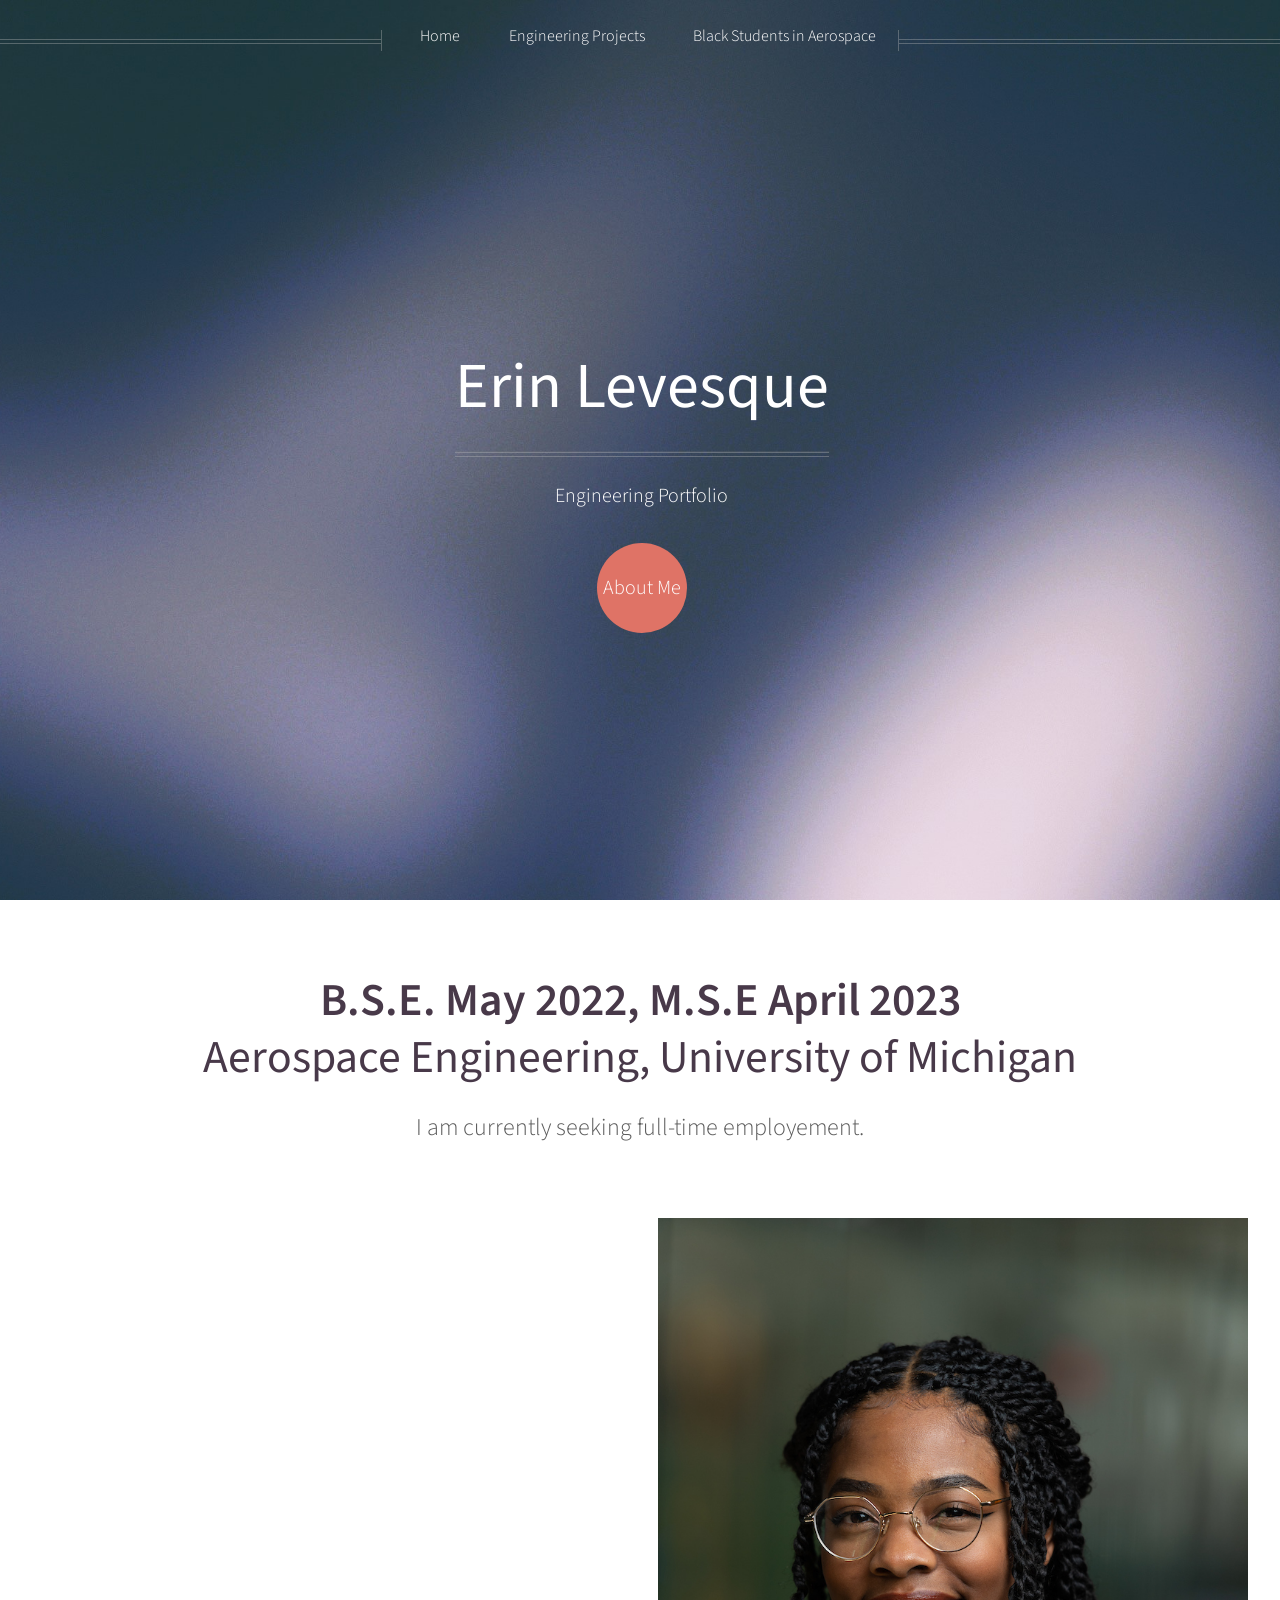
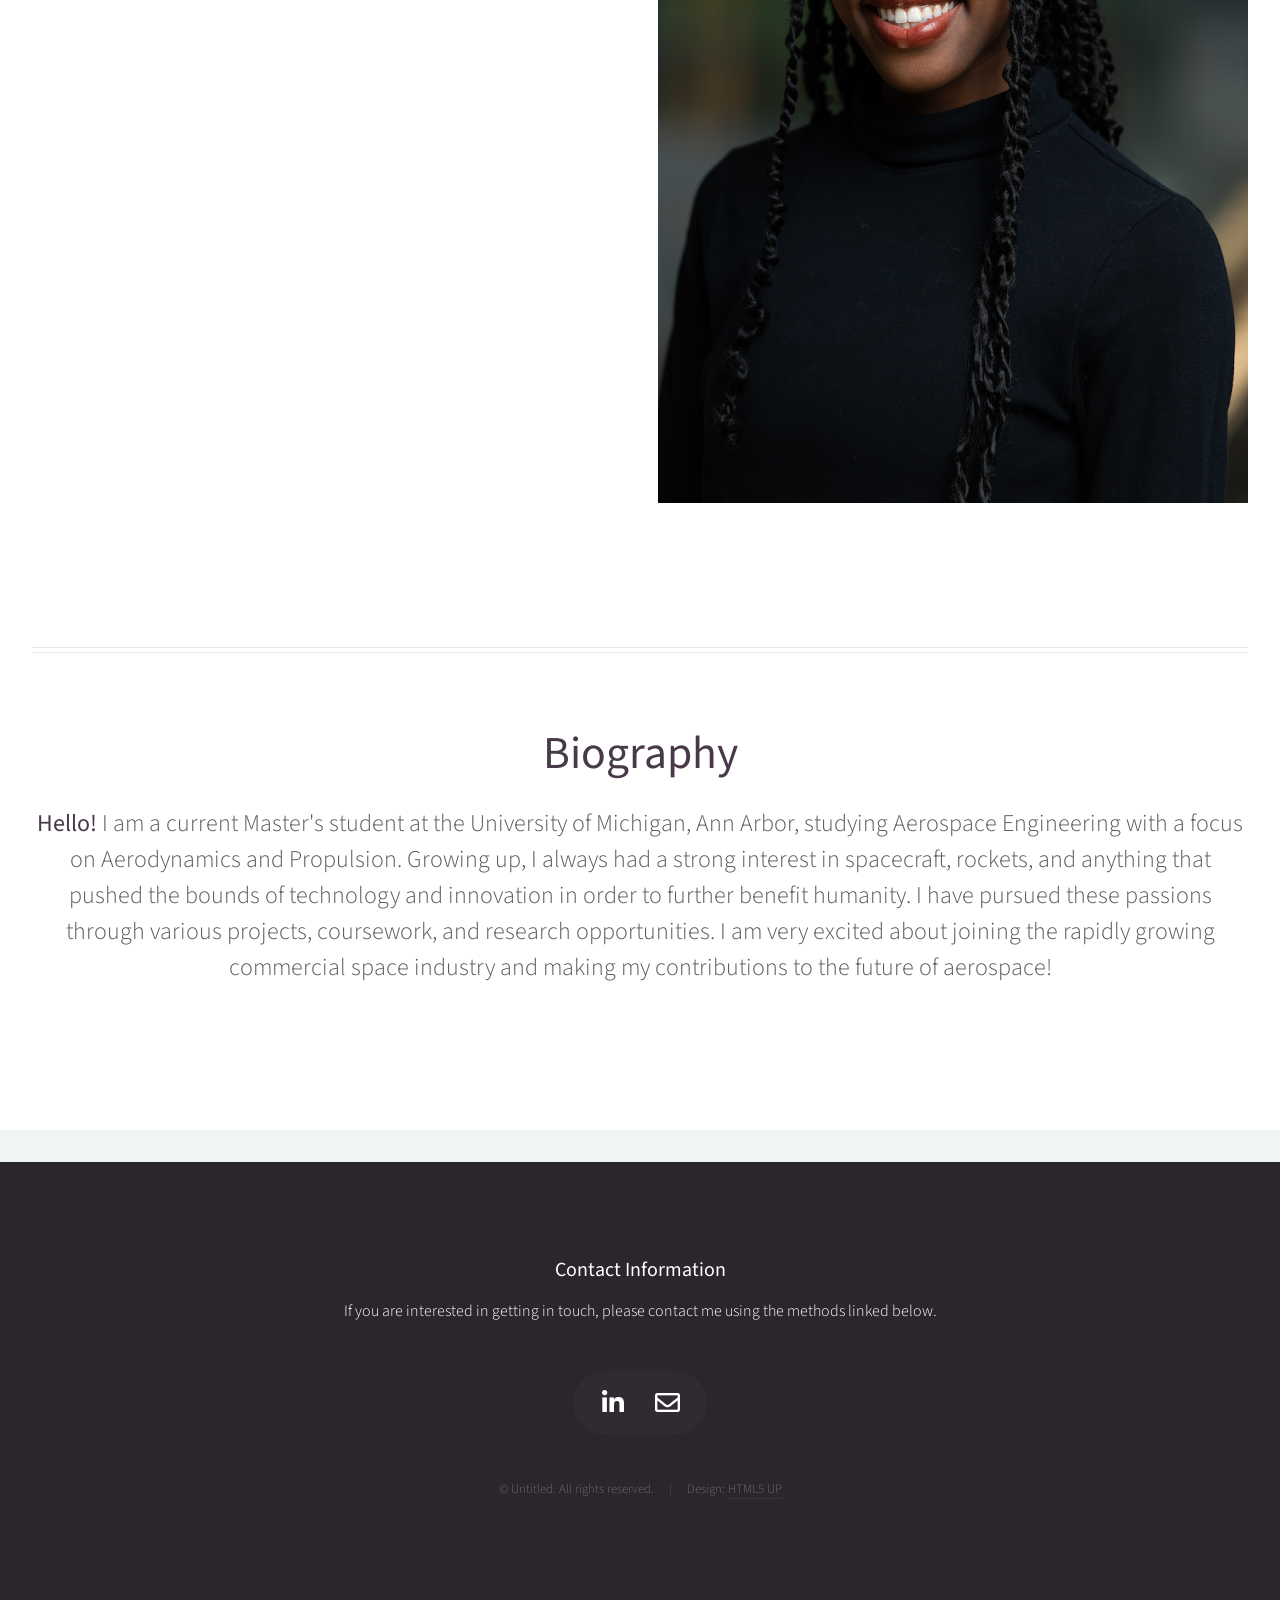
==== commit 08ab6bff: "temporarily removing tabs ftom tool bar for preliminary release" ====
--- a/index.html
+++ b/index.html
@@ -29,30 +29,24 @@
 						</div>
 
 					<!-- Nav -->
-						<nav id="nav">
-							<ul>
-								<li><a href="index.html">Home</a></li>
-								<li>
-									<a href="#">Engineering Projects</a>
-									<ul>
-										<li><a href="internships.html">Internships and Co-Ops</a></li>
-										<li><a href="cubesat-flight-lab.html">Cubesat Flight Lab</a></li>
-										<li>
-											<a href="masa.html">Michigan Aeronautical Science Association &hellip;</a>
-											<ul>
-												<li><a href="#">Aerodynamics and Recovery</a></li>
-												<li><a href="#">Vibration Testing</a></li>
-											</ul>
-										</li>
-										<li><a href="ae523.html">AEROSP 523 Computational Fluid Dynamics</a></li>
-									</ul>
-								</li>
-								<li><a href="bsa.html">Black Students in Aerospace</a></li>
-								<a href="community-outreach.html">Community Outreach</a>
-								<li><a href="awards-and-honors.html">Awards and Honors</a></li>
-								<li><a href="travel.html">Travel</a></li>
-							</ul>
-						</nav>
+					<nav id="nav">
+						<ul>
+							<li><a href="index.html">Home</a></li>
+							<li>
+								<a href="#">Engineering Projects</a>
+								<ul>
+									<li><a href="internships.html">Internships and Co-Ops</a></li>
+									<li><a href="cubesat-flight-lab.html">Cubesat Flight Lab</a></li>
+									<li><a href="masa.html">Michigan Aeronautical Science Association</a></li>
+									<li><a href="ae523.html">AEROSP 523 Computational Fluid Dynamics</a></li>
+								</ul>
+							</li>
+							<li><a href="bsa.html">Black Students in Aerospace</a></li>
+							<!-- <a href="community-outreach.html">Community Outreach</a>
+							<li><a href="awards-and-honors.html">Awards and Honors</a></li>
+							<li><a href="travel.html">Travel</a></li> -->
+						</ul>
+					</nav>
 
 				</div>
 
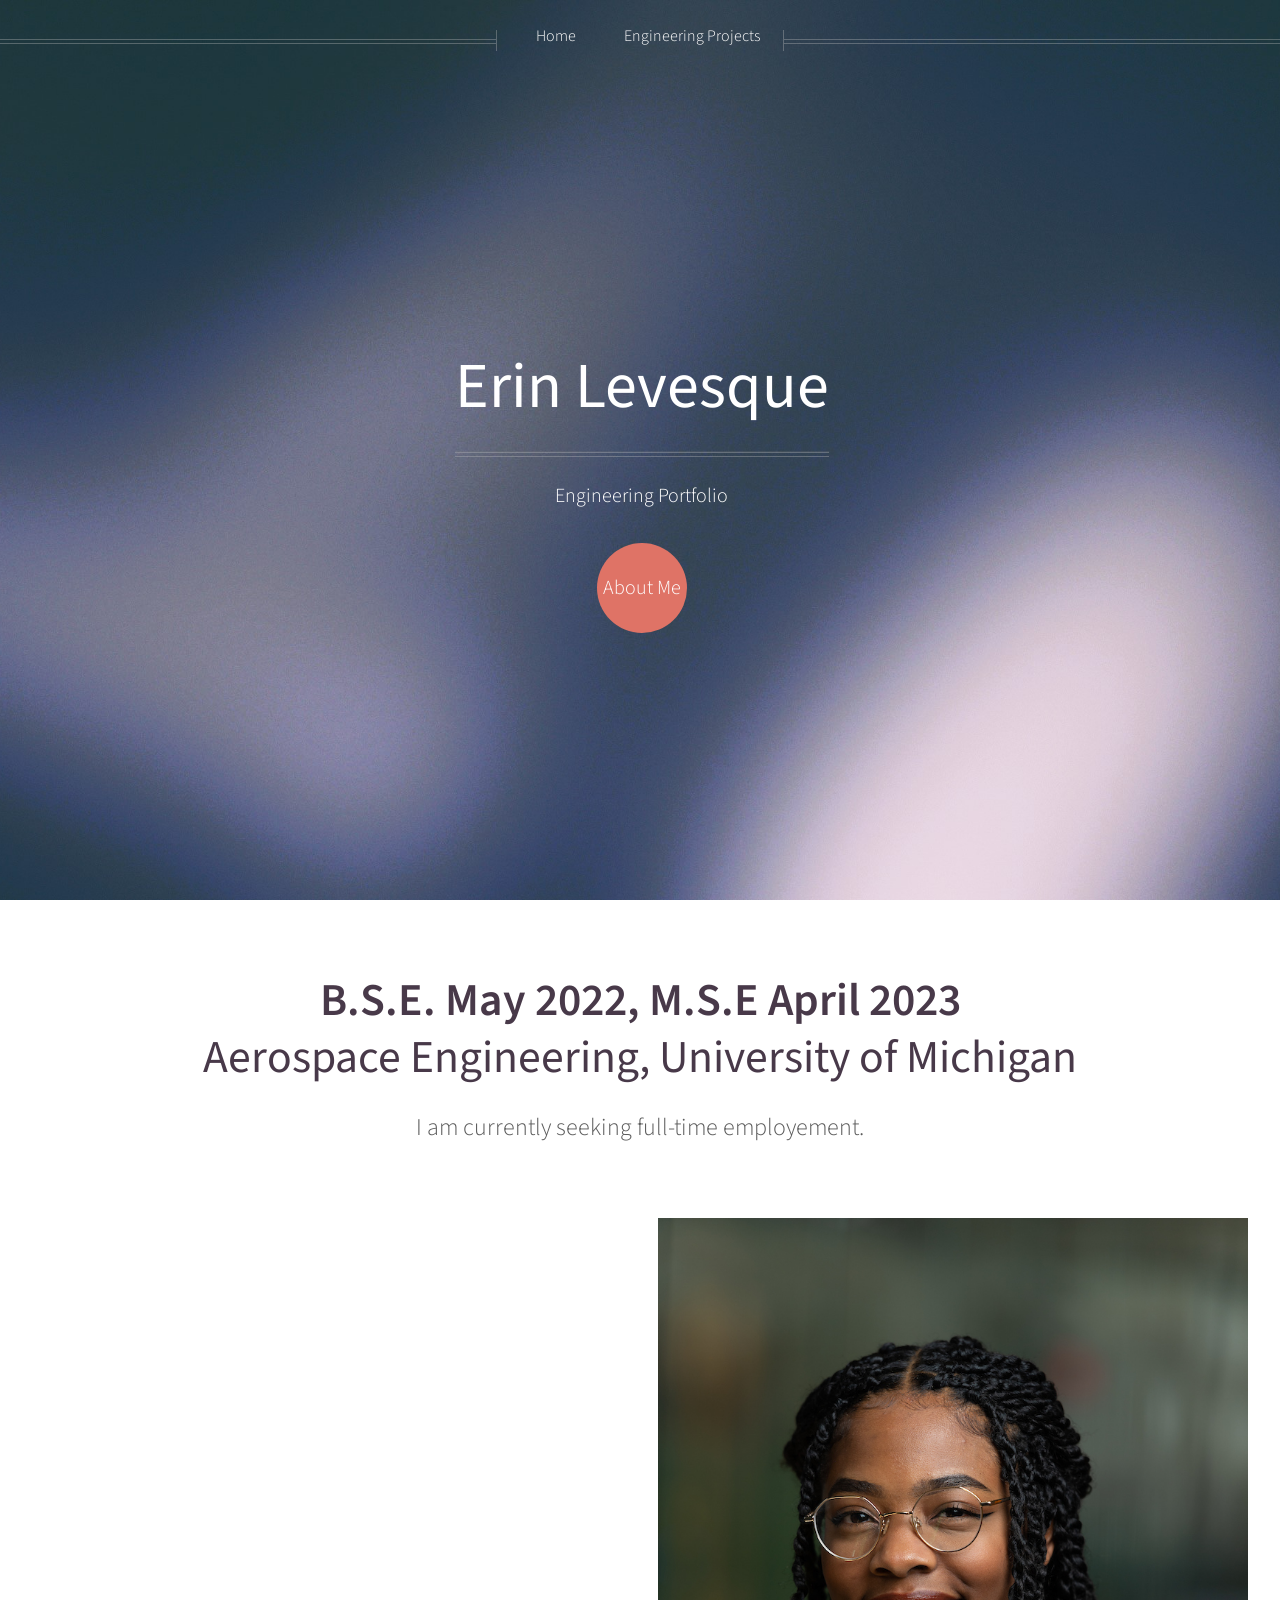
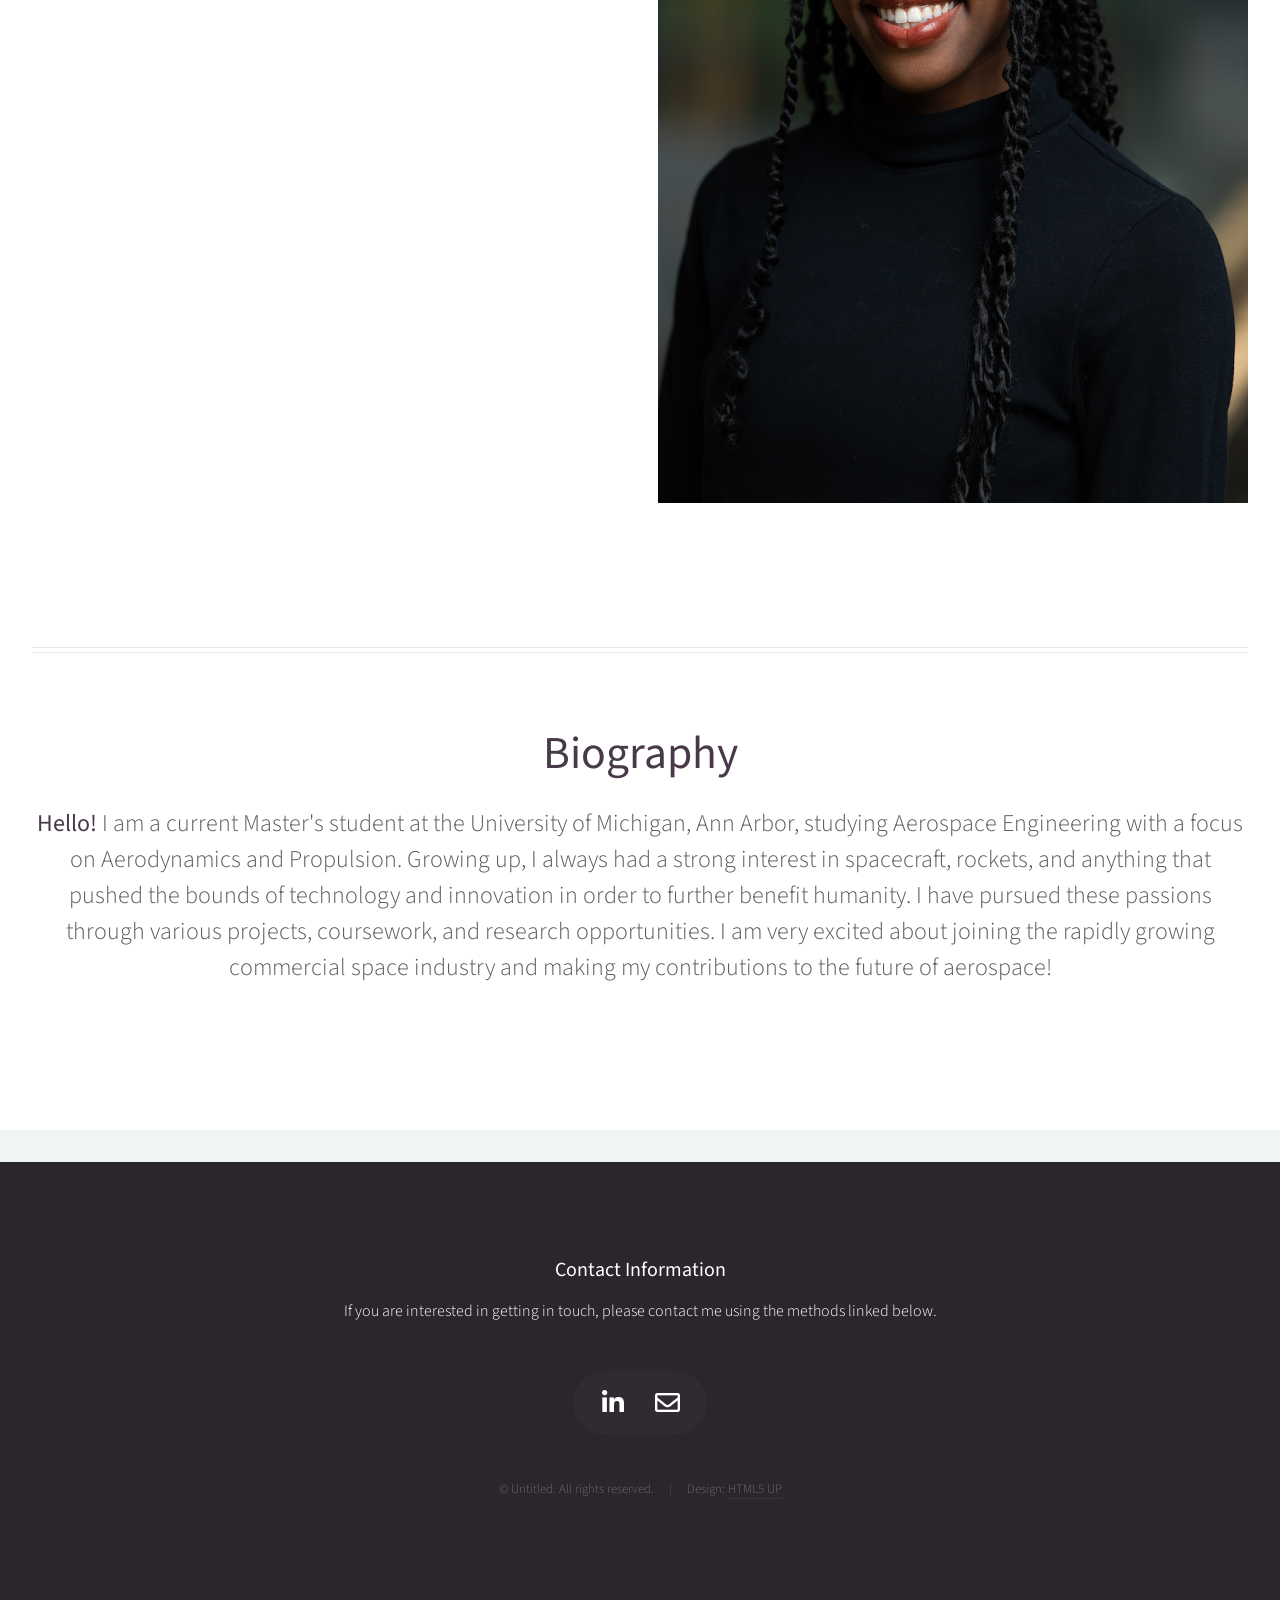
==== commit 6e34e150: "masa updated text" ====
--- a/index.html
+++ b/index.html
@@ -41,8 +41,8 @@
 									<li><a href="ae523.html">AEROSP 523 Computational Fluid Dynamics</a></li>
 								</ul>
 							</li>
-							<li><a href="bsa.html">Black Students in Aerospace</a></li>
-							<!-- <a href="community-outreach.html">Community Outreach</a>
+							<!-- <li><a href="bsa.html">Black Students in Aerospace</a></li> 
+							<li><a href="community-outreach.html">Community Outreach</a></li>
 							<li><a href="awards-and-honors.html">Awards and Honors</a></li>
 							<li><a href="travel.html">Travel</a></li> -->
 						</ul>
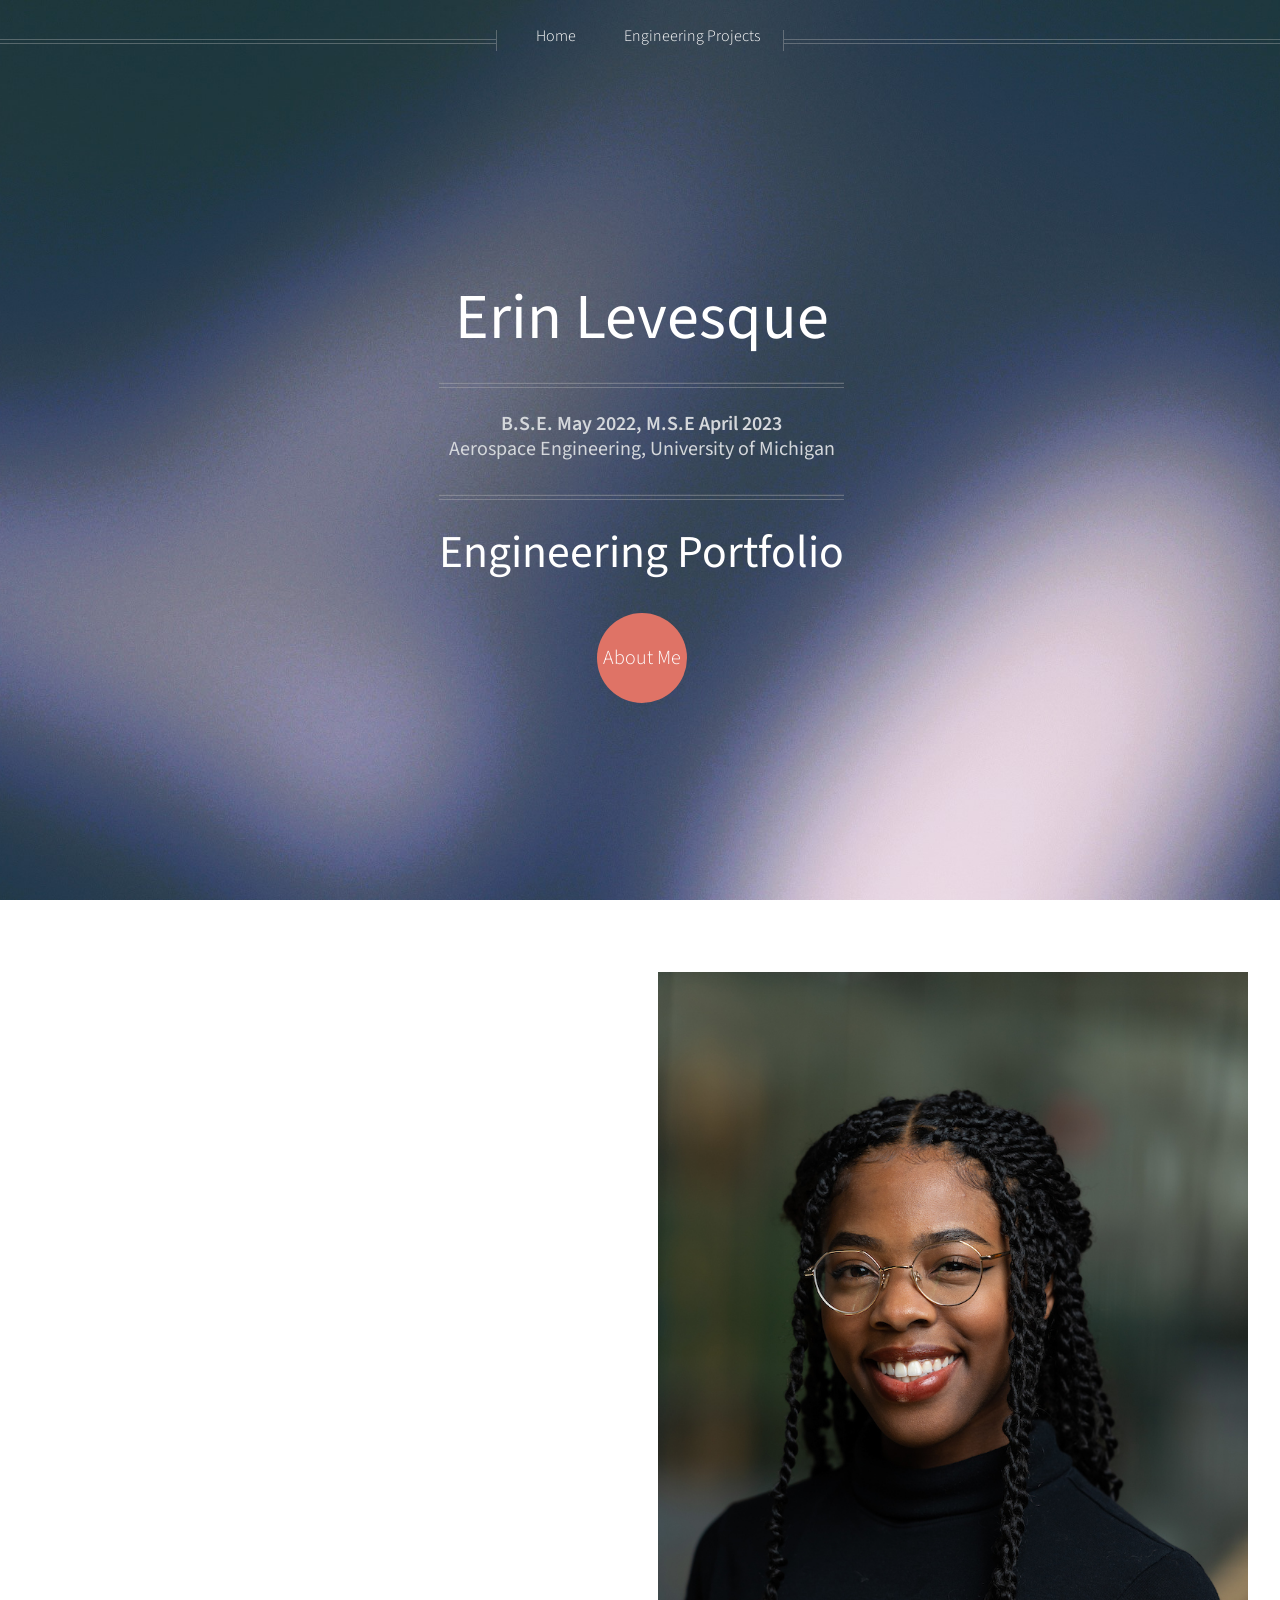
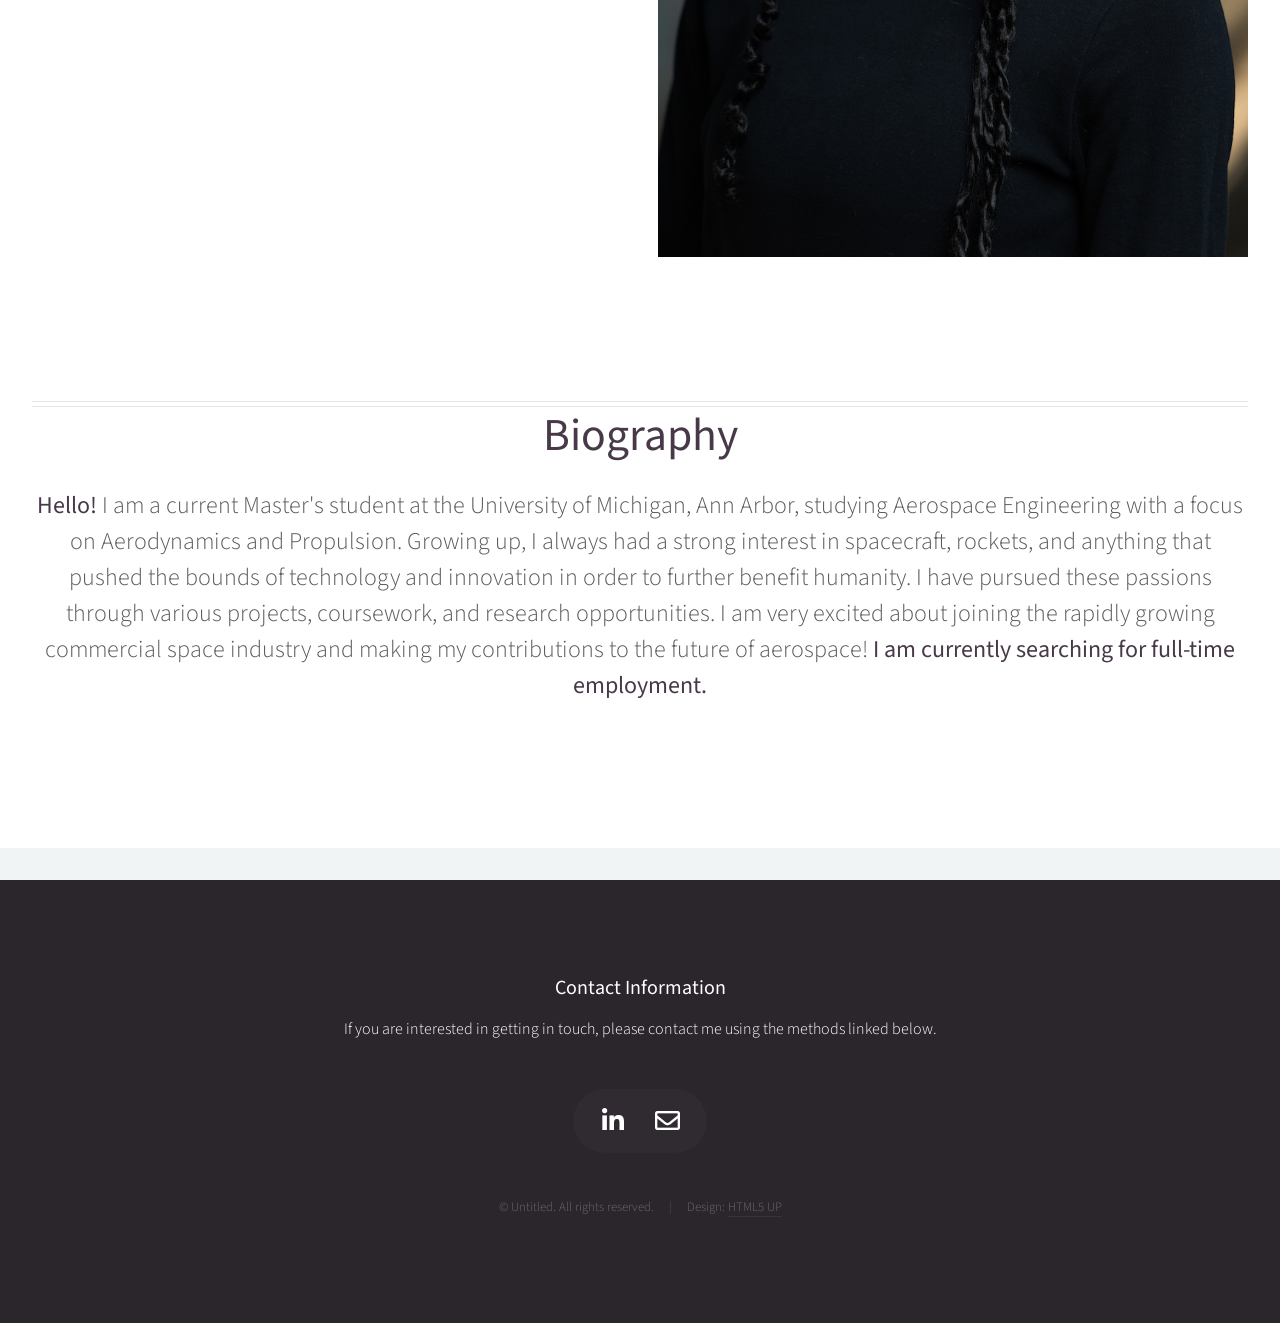
==== commit 28e1bb05: "re-structure home page" ====
--- a/index.html
+++ b/index.html
@@ -21,10 +21,14 @@
 							<header>
 								<h1><a href="index.html" id="logo">Erin Levesque</a></h1>
 								<hr />
-								<p>Engineering Portfolio</p>
+								<h3 style="color:#d4d7db">
+									<strong style="color:#d4d7db">B.S.E. May 2022, M.S.E April 2023</strong> <br> Aerospace Engineering, University of Michigan
+								</h3>
+								<hr />
+								<h2 style="color:inherit;">Engineering Portfolio</h2>
 							</header>
 							<footer>
-								<a href="#banner" class="button circled scrolly">About Me</a>
+								<a href="#main" class="button circled scrolly">About Me</a>
 							</footer>
 						</div>
 
@@ -52,39 +56,28 @@
 
 			<!-- Banner -->
 				<section id="banner">
-					<header>
-						<h2>
-							<strong>B.S.E. May 2022, M.S.E April 2023</strong> <br> Aerospace Engineering, University of Michigan
-						</h2>
-						<p>
-							I am currently seeking full-time employement.
-						</p>
-					</header>
+					<div class="row">
+						<article class="col-6 col-12-mobile special">
+							<a href="#" class="image featured"><img src="images/eringrad1.png" alt="" /></a>
+						</article>
+						<article class="col-6 col-12-mobile special">
+							<a href="#" class="image featured"><img src="images/erinheadshot1.jpg" alt="" /></a>
+						</article>
+					</div>
+					<hr />
 				</section>
 
 			<!-- Main -->
 				<div class="wrapper style2">
 
 					<article id="main" class="container special">
-
-						
-						<div class="row">
-							<article class="col-6 col-12-mobile special">
-								<a href="#" class="image featured"><img src="images/eringrad1.png" alt="" /></a>
-							</article>
-							<article class="col-6 col-12-mobile special">
-								<a href="#" class="image featured"><img src="images/erinheadshot1.jpg" alt="" /></a>
-							</article>
-						</div>
-						<hr />
-
 						<header>
 							<h2><a href="#">Biography</a></h2>
 							<p>
 								<strong>Hello!</strong> I am a current Master's student at the University of Michigan, Ann Arbor, studying Aerospace Engineering with a focus on Aerodynamics and Propulsion. 
 								Growing up, I always had a strong interest in spacecraft, rockets, and anything that pushed the bounds of technology and innovation in order to further benefit humanity. I have 
 								pursued these passions through various projects, coursework, and research opportunities. I am very excited about joining the rapidly growing commercial space industry and 
-								making my contributions to the future of aerospace!
+								making my contributions to the future of aerospace! <strong>I am currently searching for full-time employment.</strong>
 							</p>
 						</header>
 					</article>
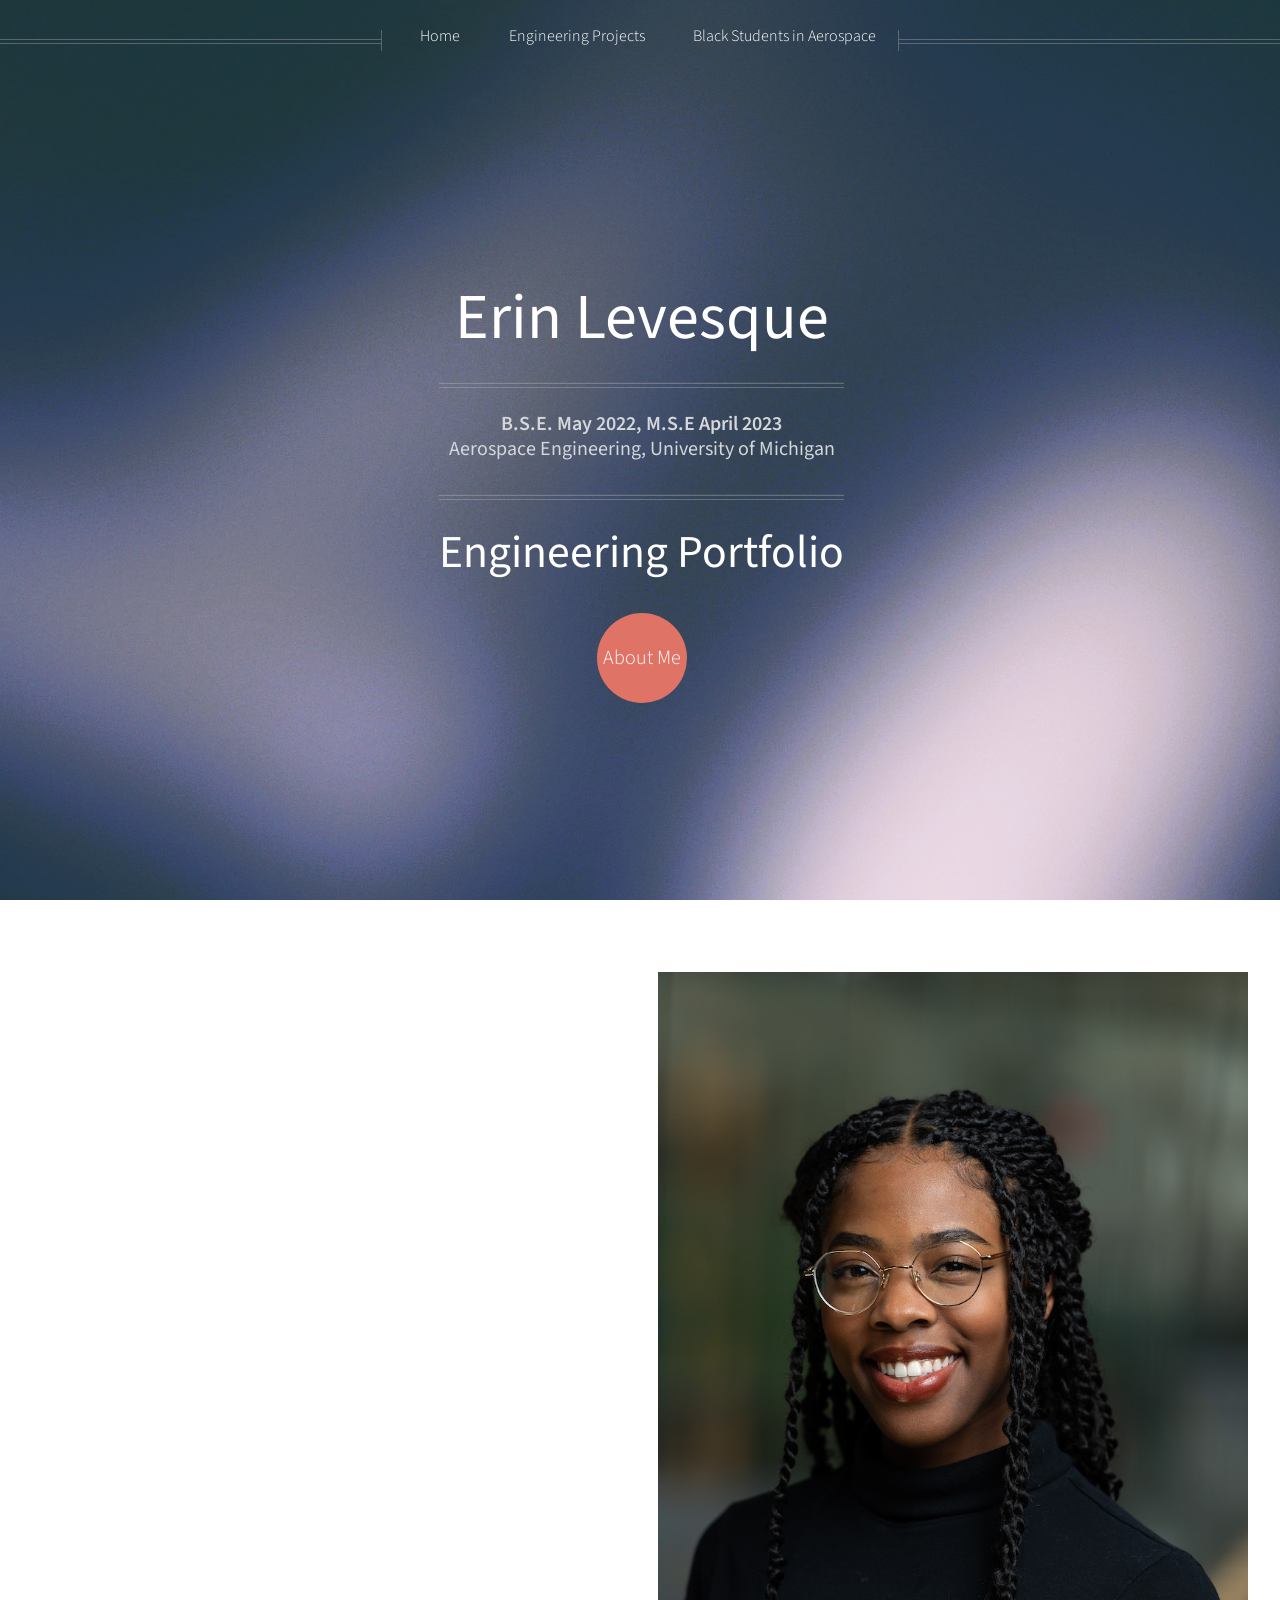
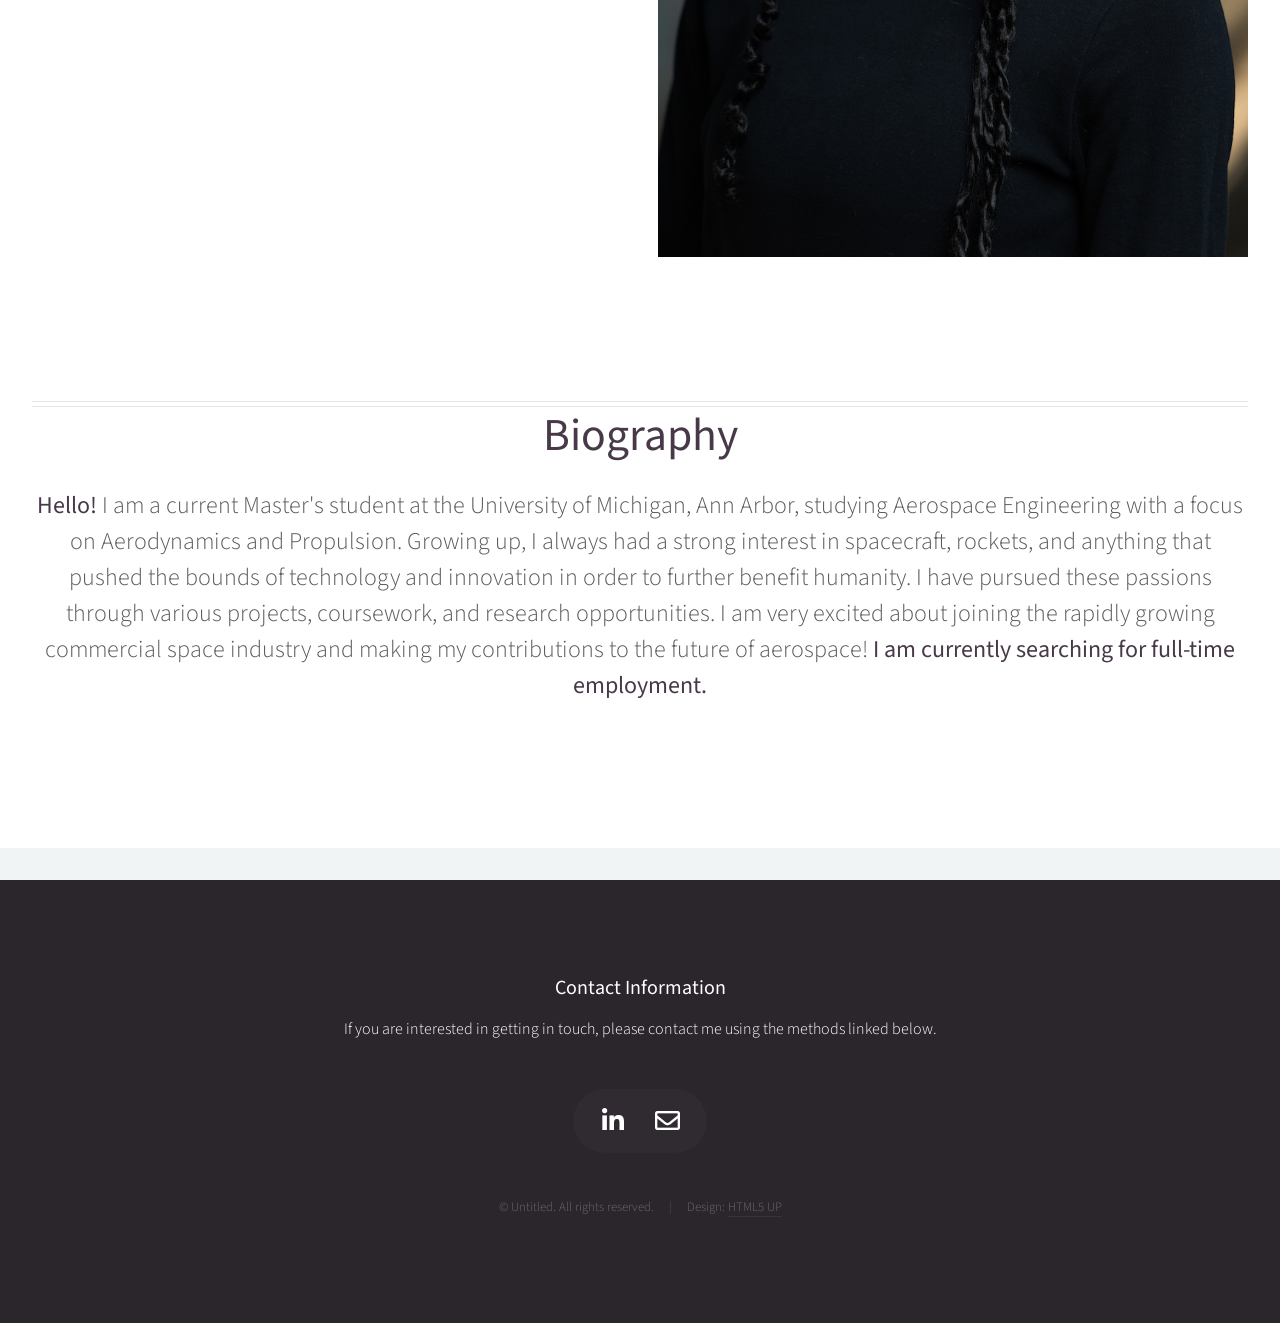
==== commit c9e77829: "BSA section start" ====
--- a/index.html
+++ b/index.html
@@ -39,16 +39,18 @@
 							<li>
 								<a href="#">Engineering Projects</a>
 								<ul>
-									<li><a href="internships.html">Internships and Co-Ops</a></li>
+									<!-- <li><a href="internships.html">Internships and Co-Ops</a></li> -->
 									<li><a href="cubesat-flight-lab.html">Cubesat Flight Lab</a></li>
 									<li><a href="masa.html">Michigan Aeronautical Science Association</a></li>
 									<li><a href="ae523.html">AEROSP 523 Computational Fluid Dynamics</a></li>
 								</ul>
 							</li>
-							<!-- <li><a href="bsa.html">Black Students in Aerospace</a></li> 
+							<li><a href="bsa.html">Black Students in Aerospace</a></li> 
+							<!-- 
 							<li><a href="community-outreach.html">Community Outreach</a></li>
 							<li><a href="awards-and-honors.html">Awards and Honors</a></li>
-							<li><a href="travel.html">Travel</a></li> -->
+							<li><a href="travel.html">Travel</a></li> 
+							-->
 						</ul>
 					</nav>
 
